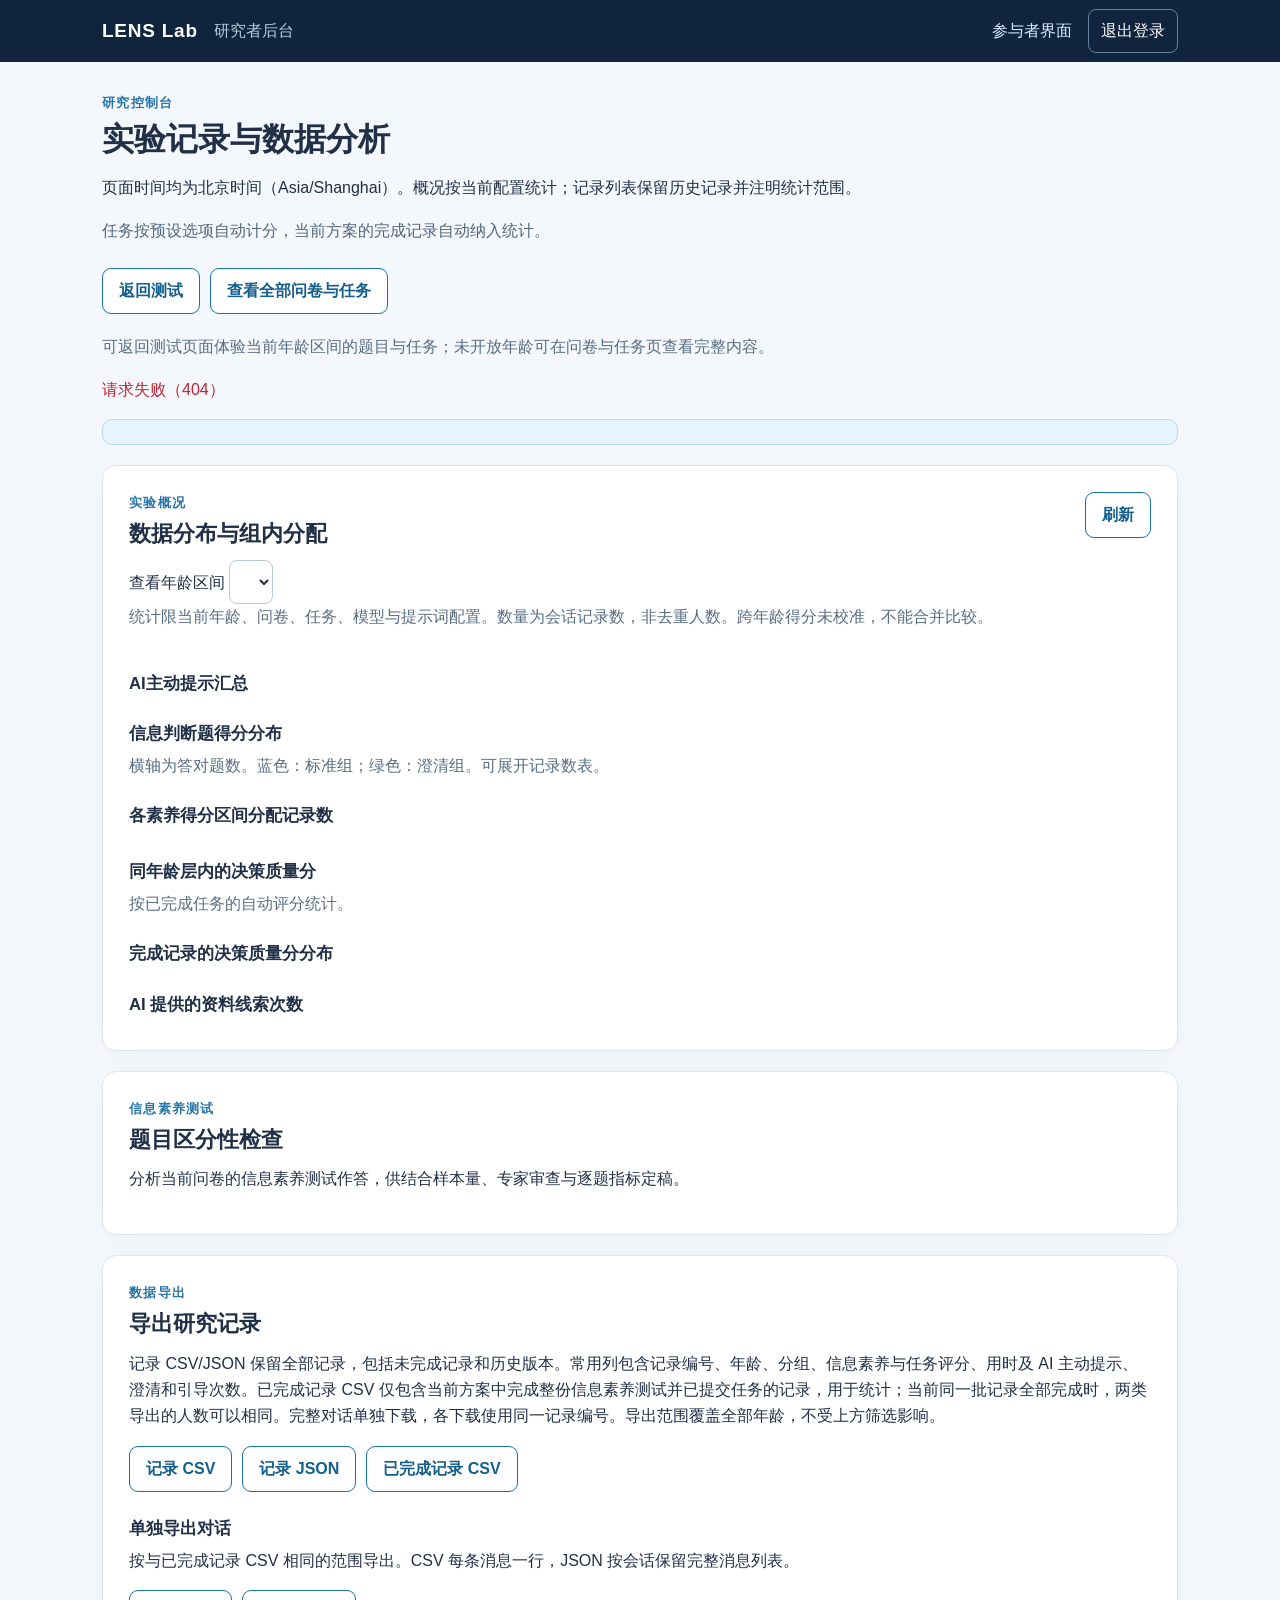
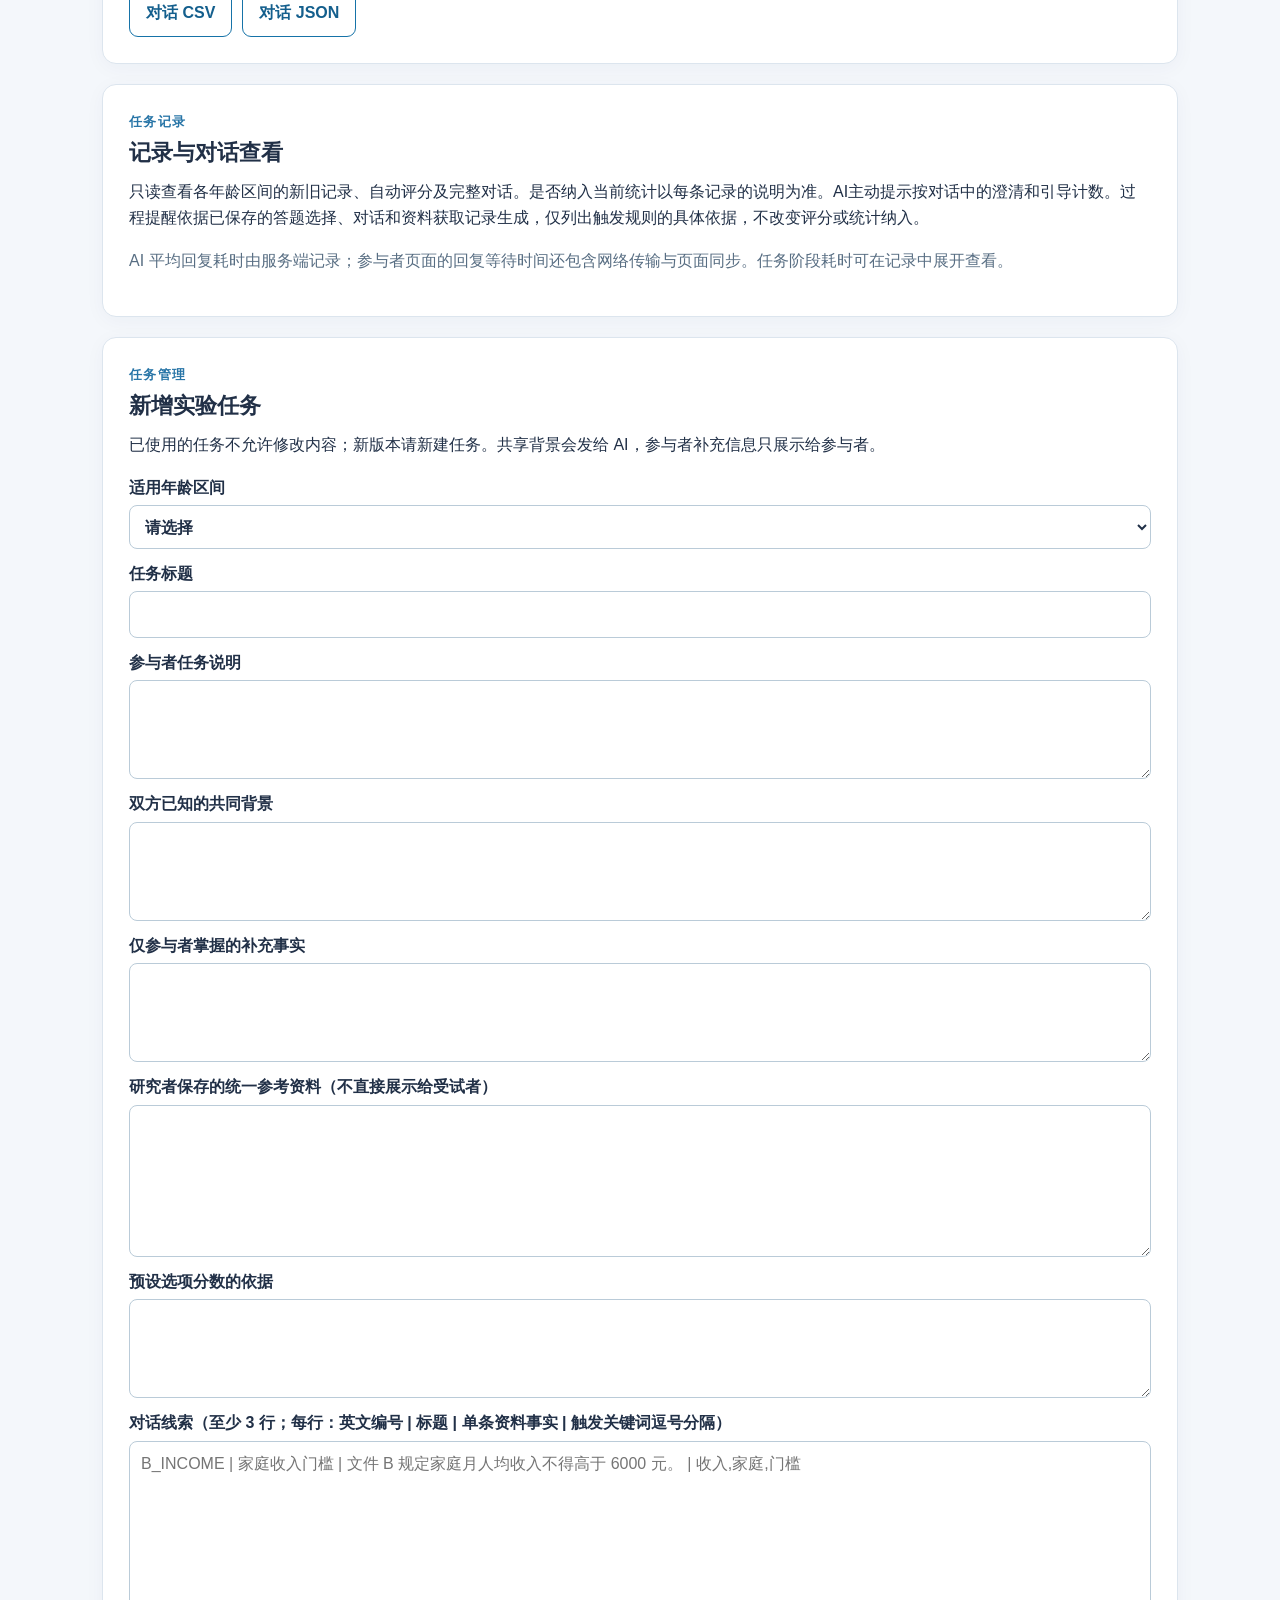
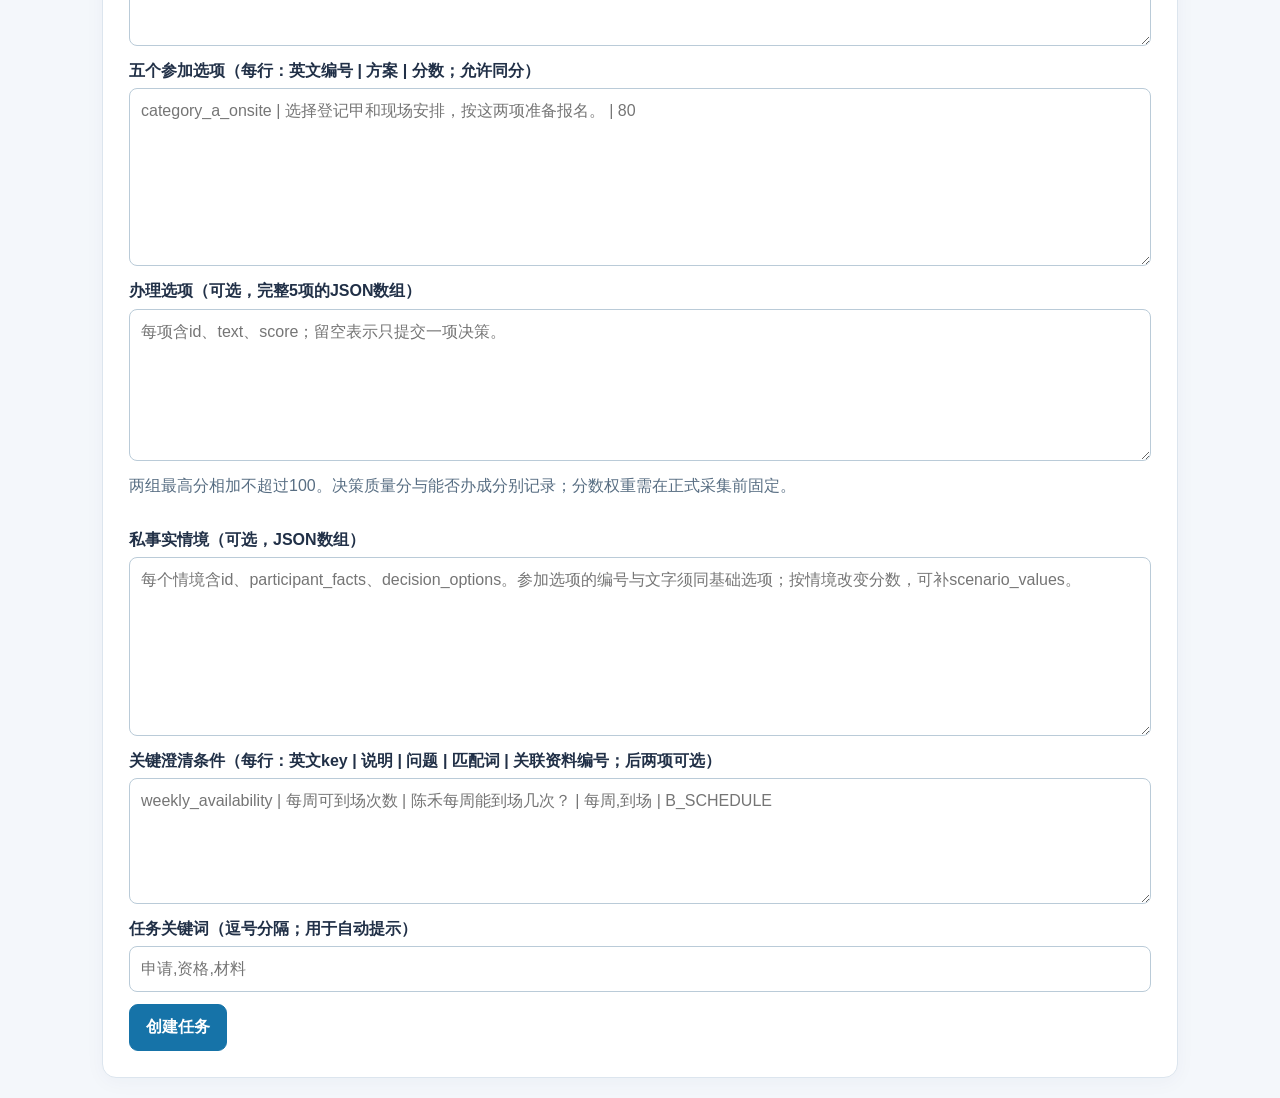
==== static/admin.html @ aadb3397 "Release LENS Lab research platform v1.0.0" ====
<!doctype html>
<html lang="zh-CN">
<head><meta charset="utf-8"><meta name="viewport" content="width=device-width,initial-scale=1"><title>LENS Lab · 研究者后台</title><link rel="stylesheet" href="/static/style.css?v=admin-item-note-20261021"></head>
<body>
  <header class="topbar"><div class="wrap topbar-inner admin-topbar"><strong>LENS Lab</strong><span>研究者后台</span><a href="/">参与者界面</a><button id="admin-logout-button" type="button" class="admin-logout-button" data-action-key="logout">退出登录</button></div></header>
  <main class="wrap">
    <section class="hero"><p class="eyebrow">研究控制台</p><h1>实验记录与数据分析</h1><p>页面时间均为北京时间（Asia/Shanghai）。概况按当前配置统计；记录列表保留历史记录并注明统计范围。</p><p id="admin-analysis-note">任务按预设选项自动计分，当前方案的完成记录自动纳入统计。</p></section>
    <nav class="actions researcher-tools" aria-label="研究工具"><a class="button-link" href="/admin/preview" target="_blank" rel="noopener noreferrer">返回测试</a><a class="button-link" href="/admin/instruments" target="_blank" rel="noopener noreferrer">查看全部问卷与任务</a></nav>
    <p class="muted">可返回测试页面体验当前年龄区间的题目与任务；未开放年龄可在问卷与任务页查看完整内容。</p>
    <p id="admin-error" class="error" role="alert"></p>
    <p id="admin-status" class="muted" role="status" aria-live="polite"></p>
    <div id="admin-mode" class="notice" role="status"></div>
    <section class="card"><div class="card-heading"><div><p class="eyebrow">实验概况</p><h2>数据分布与组内分配</h2></div><button id="refresh-button" data-action-key="refresh" type="button" class="quiet">刷新</button></div><div id="showcase-comparison" hidden></div><label>查看年龄区间 <select id="admin-age-band"></select></label><p class="muted">统计限当前年龄、问卷、任务、模型与提示词配置。数量为会话记录数，非去重人数。跨年龄得分未校准，不能合并比较。</p><div id="summary" class="summary-grid"></div><h3>AI主动提示汇总</h3><div id="ai-prompt-summary" aria-live="polite"></div><h3>信息判断题得分分布</h3><p class="muted">横轴为答对题数。蓝色：标准组；绿色：澄清组。可展开记录数表。</p><div id="literacy-distribution"></div><h3>各素养得分区间分配记录数</h3><div id="strata-summary" class="strata-grid"></div><h3>同年龄层内的决策质量分</h3><p class="muted">按已完成任务的自动评分统计。</p><div id="band-outcomes"></div><h3>完成记录的决策质量分分布</h3><div id="score-distribution"></div><h3>AI 提供的资料线索次数</h3><div id="source-distribution" class="strata-grid"></div></section>
    <section class="card"><p class="eyebrow">信息素养测试</p><h2>题目区分性检查</h2><p>分析当前问卷的信息素养测试作答，供结合样本量、专家审查与逐题指标定稿。</p><div id="pretest-analysis"></div></section>
    <section class="card" id="data-export"><p class="eyebrow">数据导出</p><h2 id="data-export-title">导出研究记录</h2><p id="data-export-description">记录 CSV/JSON 保留全部记录，包括未完成记录和历史版本。常用列包含记录编号、年龄、分组、信息素养与任务评分、用时及 AI 主动提示、澄清和引导次数。已完成记录 CSV 仅包含当前方案中完成整份信息素养测试并已提交任务的记录，用于统计；当前同一批记录全部完成时，两类导出的人数可以相同。完整对话单独下载，各下载使用同一记录编号。导出范围覆盖全部年龄，不受上方筛选影响。</p><div class="actions"><a class="button-link" href="/api/admin/export?kind=raw&format=csv">记录 CSV</a><a class="button-link" href="/api/admin/export?kind=raw&format=json">记录 JSON</a><a id="analysis-export-link" class="button-link" href="/api/admin/export?kind=analysis&format=csv">已完成记录 CSV</a></div><h3>单独导出对话</h3><p>按与已完成记录 CSV 相同的范围导出。CSV 每条消息一行，JSON 按会话保留完整消息列表。</p><div class="actions"><a class="button-link" href="/api/admin/dialogue-export?format=csv">对话 CSV</a><a class="button-link" href="/api/admin/dialogue-export?format=json">对话 JSON</a></div><div id="synthetic-download-section" hidden><hr><h3>合成数据（600名虚拟受试者）</h3><p>这是按目标均值设计的模拟数据，仅用于仿真与平台测试，不能作为真实受试者记录或实证证据。校准版与随机波动版是同一批虚拟人的两种仿真结果，请勿合并计数。</p><div id="synthetic-datasets" aria-live="polite"><p class="muted">正在核对合成数据文件…</p></div><noscript><p>启用 JavaScript 后可查看文件状态，或直接<a href="/api/admin/synthetic-export?file=calibrated_csv">下载合成数据 CSV</a>。</p></noscript></div></section>
    <section class="card"><p class="eyebrow">任务记录</p><h2>记录与对话查看</h2><p>只读查看各年龄区间的新旧记录、自动评分及完整对话。是否纳入当前统计以每条记录的说明为准。AI主动提示按对话中的澄清和引导计数。过程提醒依据已保存的答题选择、对话和资料获取记录生成，仅列出触发规则的具体依据，不改变评分或统计纳入。</p><p class="muted">AI 平均回复耗时由服务端记录；参与者页面的回复等待时间还包含网络传输与页面同步。任务阶段耗时可在记录中展开查看。</p><div id="review-list"></div></section>
    <section class="card"><p class="eyebrow">任务管理</p><h2>新增实验任务</h2><p>已使用的任务不允许修改内容；新版本请新建任务。共享背景会发给 AI，参与者补充信息只展示给参与者。</p>
      <form id="task-form" class="task-form">
        <label>适用年龄区间<select id="task-age-band" name="age_band" required><option value="">请选择</option></select></label>
        <label>任务标题<input name="title" required minlength="4"></label>
        <label>参与者任务说明<textarea name="instructions" required minlength="10" rows="3"></textarea></label>
        <label>双方已知的共同背景<textarea name="shared_context" rows="3"></textarea></label>
        <label>仅参与者掌握的补充事实<textarea name="participant_facts" rows="3"></textarea></label>
        <label>研究者保存的统一参考资料（不直接展示给受试者）<textarea name="reference_text" required minlength="30" rows="5"></textarea></label>
        <label>预设选项分数的依据<textarea name="rubric" required minlength="10" rows="3"></textarea></label>
        <label>对话线索（至少 3 行；每行：英文编号 | 标题 | 单条资料事实 | 触发关键词逗号分隔）<textarea name="evidence_cards" required rows="7" placeholder="B_INCOME | 家庭收入门槛 | 文件 B 规定家庭月人均收入不得高于 6000 元。 | 收入,家庭,门槛"></textarea></label>
        <label>五个参加选项（每行：英文编号 | 方案 | 分数；允许同分）<textarea name="decision_options" required rows="6" placeholder="category_a_onsite | 选择登记甲和现场安排，按这两项准备报名。 | 80"></textarea></label>
        <label>办理选项（可选，完整5项的JSON数组）<textarea name="execution_options" rows="5" placeholder="每项含id、text、score；留空表示只提交一项决策。"></textarea></label>
        <p class="muted">两组最高分相加不超过100。决策质量分与能否办成分别记录；分数权重需在正式采集前固定。</p>
        <label>私事实情境（可选，JSON数组）<textarea name="scenario_variants" rows="6" placeholder="每个情境含id、participant_facts、decision_options。参加选项的编号与文字须同基础选项；按情境改变分数，可补scenario_values。"></textarea></label>
        <label>关键澄清条件（每行：英文key | 说明 | 问题 | 匹配词 | 关联资料编号；后两项可选）<textarea name="slots" rows="4" placeholder="weekly_availability | 每周可到场次数 | 陈禾每周能到场几次？ | 每周,到场 | B_SCHEDULE"></textarea></label>
        <label>任务关键词（逗号分隔；用于自动提示）<input name="keywords" placeholder="申请,资格,材料"></label>
        <button type="submit" data-action-key="create-task" class="primary">创建任务</button><p id="task-error" class="error" role="alert"></p>
      </form><div id="task-list"></div>
    </section>
  </main>
  <script src="/static/admin.js?v=admin-item-note-20261021" defer></script>
  <script src="/static/admin-synthetic.js?v=admin-item-note-20261021" defer></script>
</body></html>
---- static/style.css ----
:root{font-family:-apple-system,BlinkMacSystemFont,"PingFang SC","Microsoft YaHei",sans-serif;color:#213047;background:#f4f7fb;font-size:15px;line-height:1.65}*{box-sizing:border-box}body{margin:0}button,input,textarea,select{font:inherit}button{cursor:pointer}button:disabled{opacity:.55;cursor:not-allowed}.wrap{max-width:1120px;margin:auto;padding:0 22px}.topbar{background:#10243d;color:white}.topbar-inner{display:flex;align-items:center;gap:20px;min-height:62px}.topbar strong{font-size:19px;letter-spacing:.04em}.topbar span{color:#b8cadc}.topbar a{margin-left:auto;color:#dbeaff;text-decoration:none}.hero{padding:44px 0 24px}.hero h1{font-size:34px;line-height:1.25;margin:4px 0 12px}.hero p:last-child{max-width:760px;color:#52677d}.eyebrow{font-size:12px;font-weight:800;color:#2875a7;letter-spacing:.1em;text-transform:uppercase;margin:0 0 6px}.card{background:#fff;border:1px solid #dce5ee;border-radius:14px;box-shadow:0 4px 20px #14375a0a;padding:26px;margin-bottom:20px}.card h2{font-size:23px;line-height:1.3;margin:0 0 12px}.card h3{font-size:16px;margin:23px 0 5px}.card p{margin-top:0}.notice{background:#e8f4ff;border:1px solid #b7dafa;border-radius:10px;color:#174c71;padding:12px 16px;margin-bottom:20px}.check{display:flex;gap:10px;align-items:flex-start;margin:22px 0}.check input{margin-top:6px}.primary,.quiet,.button-link{border-radius:9px;padding:9px 16px;border:1px solid #1673a8;text-decoration:none;display:inline-flex;align-items:center;justify-content:center;font-weight:650}.primary{background:#1673a8;color:#fff}.primary:hover:not(:disabled){background:#0e638f}.quiet,.button-link{color:#145f8d;background:#fff}.quiet:hover,.button-link:hover{background:#eef7fd}.grid{display:grid;grid-template-columns:minmax(280px,.85fr) minmax(340px,1.15fr);gap:20px}.grid .card{margin-bottom:20px}.guidance{background:#f0f7fb;border-left:4px solid #3e9ac6;padding:12px 15px;margin-top:22px}.guidance p{margin:4px 0 0}.muted{color:#687b8c}.chat-card{display:flex;flex-direction:column;min-height:540px}.card-heading{display:flex;justify-content:space-between;align-items:flex-start;gap:10px}.pill{background:#edf4fb;color:#295b7c;border-radius:999px;padding:4px 10px;white-space:nowrap;font-size:12px}.chat-log{height:345px;overflow:auto;background:#f7fafc;border:1px solid #e2ebf2;border-radius:10px;padding:14px;margin:8px 0 16px}.bubble{max-width:88%;padding:10px 13px;border-radius:12px;margin-bottom:12px;white-space:pre-wrap;overflow-wrap:anywhere}.bubble small{display:block;font-weight:750;margin-bottom:3px}.bubble p{margin:0}.bubble.user{margin-left:auto;background:#dff1fc}.bubble.assistant{background:#fff;border:1px solid #dce6ee}.chat-form{display:flex;gap:9px;align-items:stretch}.chat-form textarea{flex:1;min-width:0}.chat-form button{align-self:flex-end}textarea,input,select{border:1px solid #bacbd8;border-radius:8px;padding:9px 11px;background:#fff;color:#213047}textarea:focus,input:focus,select:focus{outline:2px solid #a1d4ef;border-color:#248ab9}.submit-card textarea{width:100%}.actions{display:flex;gap:10px;flex-wrap:wrap;margin-top:14px}.error{color:#bd2636;min-height:1.4em}.sr-only{position:absolute;left:-10000px;width:1px;height:1px;overflow:hidden}.summary-grid{display:grid;grid-template-columns:repeat(4,1fr);gap:11px}.mini-card{border:1px solid #dbe6ee;border-radius:10px;background:#f8fbfd;padding:14px}.mini-card p{margin:4px 0}.mini-card small{color:#668096}.wide{grid-column:1/-1}.review-card{border-top:1px solid #e2e8ed;padding:19px 0}.review-card h3{margin:0 0 3px}.flag-line{color:#77561c;background:#fff8e9;padding:7px 10px;border-radius:7px}.review-card details{margin:10px 0}.transcript-line{background:#f7fafc;border-left:3px solid #c9d9e5;padding:8px 11px;white-space:pre-wrap;overflow-wrap:anywhere}.review-controls{display:flex;gap:8px;flex-wrap:wrap;margin:9px 0}.review-controls input{flex:1;min-width:160px}.review-controls select{min-width:100px}.task-form{display:grid;gap:12px}.task-form label{display:grid;gap:4px;font-weight:600}.task-form textarea,.task-form input{width:100%;font-weight:400}.task-form button{justify-self:start}.task-row{display:flex;justify-content:space-between;gap:10px;border-top:1px solid #e2e8ed;padding:12px 0;align-items:center}@media(max-width:760px){.grid{grid-template-columns:1fr}.summary-grid{grid-template-columns:repeat(2,1fr)}.hero h1{font-size:28px}.card{padding:19px}.topbar span{display:none}}@media(max-width:480px){.summary-grid{grid-template-columns:1fr}.chat-form{display:block}.chat-form button{margin-top:8px;width:100%}.review-controls>*{width:100%}}
.feedback-row{display:flex;gap:18px;flex-wrap:wrap;margin-top:16px}.feedback-row label{display:grid;gap:5px;flex:1;min-width:220px;font-weight:600}
.pretest-item{border:1px solid #dce5ee;border-radius:10px;padding:13px 16px;margin:12px 0}.pretest-item legend{font-weight:650;padding:0 5px}.pretest-option{display:flex;align-items:flex-start;gap:9px;margin:7px 0;cursor:pointer}.pretest-option input{margin-top:6px}
.strata-grid{display:grid;grid-template-columns:repeat(3,1fr);gap:11px}@media(max-width:760px){.strata-grid{grid-template-columns:1fr}}
.pretest-domain{margin:26px 0 12px;color:#174c71;border-bottom:1px solid #dce5ee;padding-bottom:5px}
.table-scroll{overflow-x:auto}.item-table{border-collapse:collapse;width:100%;min-width:740px}.item-table th,.item-table td{border-bottom:1px solid #dce5ee;padding:8px 10px;text-align:left;vertical-align:top}.item-table th{background:#f0f6fa}.item-table td:last-child{min-width:300px}
.distribution-chart{display:flex;align-items:flex-end;gap:6px;overflow-x:auto;padding:12px 4px 4px;border-bottom:1px solid #bacbd8}.distribution-column{min-width:24px;flex:1;display:flex;flex-direction:column;align-items:center}.distribution-column small{font-size:11px;color:#617489;white-space:nowrap}.distribution-pair{height:124px;width:100%;display:flex;align-items:flex-end;justify-content:center;gap:2px}.distribution-bar{width:11px;border-radius:3px 3px 0 0;min-height:0}.distribution-bar.standard{background:#1673a8}.distribution-bar.adaptive{background:#319c79}
.source-search-form{display:flex;gap:9px}.source-search-form input{flex:1}.source-results{display:grid;grid-template-columns:repeat(2,minmax(0,1fr));gap:10px;margin-top:12px}.source-result{border:1px solid #dce5ee;border-radius:10px;padding:12px;background:#f8fbfd}.source-result button{text-align:left}.source-result p{font-size:13px;color:#617489;margin:8px 0 0}.source-detail{margin-top:16px;border-left:4px solid #3e9ac6;background:#f0f7fb;padding:12px 16px}.source-detail p{white-space:pre-wrap;overflow-wrap:anywhere}@media(max-width:760px){.source-results{grid-template-columns:1fr}}
.decision-options{display:grid;gap:10px;margin:18px 0 24px}.decision-option{display:grid;grid-template-columns:auto 32px 1fr;gap:10px;align-items:start;border:1px solid #dce5ee;border-radius:10px;padding:13px 15px;background:#f8fbfd;cursor:pointer}.decision-option:has(input:checked){border-color:#1673a8;background:#edf7fd}.decision-option input{margin-top:5px}.decision-option strong{color:#145f8d}.decision-option span{line-height:1.55}.submission-label{display:grid;gap:7px;font-weight:600}.submission-label textarea{font-weight:400}
[hidden]{display:none!important}.decision-entry{margin-top:auto;padding-top:12px;border-top:1px solid #dce5ee}.decision-entry p{margin-bottom:10px}
.intake-grid{display:grid;grid-template-columns:repeat(3,minmax(0,1fr));gap:14px;margin:20px 0}.intake-grid label{display:grid;gap:5px;font-weight:600}.intake-grid select{width:100%;min-width:0}.intake-grid select,.guidance input[type=password]{border:1px solid #cbd9e5;border-radius:8px;padding:9px;background:#fff}.guidance label:not(.check){display:grid;gap:5px;margin-top:12px}.guidance .check{margin:10px 0}@media(max-width:760px){.intake-grid{grid-template-columns:1fr}}

/* Readable controls, paged pretest and small-screen experiment layout. */
:root{font-size:16px}.large-text{font-size:19px}
.pretest-item legend{white-space:pre-line;line-height:1.85}
.pretest-material{white-space:pre-line;line-height:1.8;font-weight:400;margin:8px 0 14px;padding:10px 12px;background:#f7fafc;border-radius:6px}
button,.button-link,input:not([type=radio]):not([type=checkbox]),select{min-height:44px}
button:focus-visible,a:focus-visible,summary:focus-visible{outline:3px solid #248ab9;outline-offset:3px}
input[type=radio],input[type=checkbox]{width:18px;height:18px;flex:0 0 18px;accent-color:#1673a8}
.topbar-inner{gap:16px}.topbar a{margin-left:0;white-space:nowrap}
.text-size-button{margin-left:auto;border:1px solid #64809e;background:transparent;color:#fff;border-radius:8px;padding:6px 12px;white-space:nowrap}
.text-size-button[aria-pressed=true]{background:#e5f3ff;color:#10243d}
.hero{padding:30px 0 14px}.hero h1{font-size:2rem}.hero p:last-child{margin-bottom:10px}
.eyebrow{font-size:.8rem}.card h2{font-size:1.4rem}.card h3{font-size:1.05rem}
.pill{font-size:.8rem}.muted{color:#586e83}.error:empty{display:none}
.consent-details,.task-details{border-top:1px solid #dce5ee;border-bottom:1px solid #dce5ee;padding:8px 0}
summary{cursor:pointer;font-weight:650;padding:8px 0}details p:first-of-type{margin-top:10px}
.pretest-heading{display:flex;justify-content:space-between;gap:12px;align-items:center;margin-top:22px}
.pretest-heading h3{margin:0}.pretest-heading+p{margin-top:10px}
#pretest-meter{display:block;width:100%;height:8px;margin:14px 0;accent-color:#1673a8}
.pretest-domain{font-size:1rem;margin-top:20px}.pretest-item{padding:14px 16px;margin:20px 0}
.pretest-option{margin:2px 0;padding:10px 4px;min-height:44px;border-radius:6px;line-height:1.55}
.pretest-option:has(input:checked){background:#edf7fd}.pretest-option:hover{background:#f3f8fc}
.pretest-item.unanswered{border-color:#bd2636;background:#fffafb}
.pretest-nav{display:flex;align-items:center;justify-content:space-between;gap:10px;margin:22px 0 10px}
#start-controls{border-top:1px solid #dce5ee;padding-top:8px}#start-hint{font-size:.9rem;margin:10px 0}
.chat-meta{display:flex;flex-direction:column;align-items:flex-end;gap:4px;white-space:nowrap}
#time-counter{font-size:.8rem}.chat-log{height:360px;overscroll-behavior:contain}
.chat-empty{padding:24px 10px;text-align:center}.bubble{max-width:94%}
.chat-form textarea{resize:vertical}.chat-form button{min-width:76px}
#chat-status{font-size:.85rem;margin:8px 0}#sync-button{align-self:flex-start;margin-bottom:12px}
.task-note{font-size:.9rem;margin-top:18px!important}.task-details h3{margin-top:16px}
#task-instructions{white-space:pre-line}
.decision-entry{padding-top:16px}.decision-entry .actions{margin-top:10px}
.decision-option{grid-template-columns:auto 24px 1fr}.feedback-row label{font-size:.95rem}
.decision-group{border:0;padding:0;margin:20px 0 26px;min-width:0}.decision-group legend{font-weight:700;font-size:1.08rem;padding:0}.decision-group+.decision-group{border-top:1px solid #dce5ee;padding-top:20px}.decision-group .decision-options{margin:12px 0 0}#decision-choices-hint{margin:18px 0 0;font-size:.9rem}
.session-history{margin:20px 0 32px}.history-row{display:flex;align-items:center;justify-content:space-between;gap:12px;padding:12px 0;border-top:1px solid #dce5ee}
.history-row span{overflow-wrap:anywhere}.history-row button{flex-shrink:0}
.distribution-table{min-width:0}.distribution-table td:last-child{min-width:0}
.researcher-tools{margin:0 0 20px}.outcome-table td:last-child{min-width:190px}.item-table caption{text-align:left;font-weight:650;padding:8px 0}.option-stat-list{margin:8px 0;padding-left:20px}.option-stat-list li{margin-bottom:8px}
@media(max-width:760px){.wrap{padding:0 16px}.hero{padding-top:24px}.hero h1{font-size:1.65rem}.card{padding:20px}.topbar strong{font-size:17px}.chat-card{min-height:0}.chat-log{height:390px}.grid{gap:0}.task-card{margin-bottom:14px!important}}
@media(max-width:480px){.topbar-inner{gap:10px}.topbar strong{font-size:16px;letter-spacing:0}.topbar a,.text-size-button{font-size:.85rem}.text-size-button{padding:6px 10px}.card{padding:18px 16px}.card-heading{gap:8px}.chat-card h2{font-size:1.25rem}.pretest-item{padding:12px 10px}.pretest-nav{font-size:.9rem}.bubble{max-width:98%;padding:10px 12px}.feedback-row label{min-width:0;width:100%;flex-basis:100%}.decision-entry .actions{display:grid;grid-template-columns:1fr}.chat-log{height:350px;padding:10px}.chat-form textarea{width:100%}}
@media(prefers-reduced-motion:reduce){*{scroll-behavior:auto!important}}
.admin-login-main{max-width:560px;padding-bottom:32px}.admin-login-form{display:grid;gap:10px}.admin-login-form label{font-weight:650}.admin-login-form input{width:100%;min-width:0}.admin-login-form .error,.admin-login-form .muted{margin:0}.admin-login-form button{margin-top:10px;width:100%}.admin-topbar a{margin-left:auto}.admin-logout-button{border:1px solid #64809e;background:transparent;color:#fff;border-radius:8px;padding:6px 12px;white-space:nowrap}.admin-logout-button:hover:not(:disabled){background:#28415d}@media(max-width:480px){.admin-topbar{flex-wrap:wrap;padding-top:8px;padding-bottom:8px;gap:8px 12px}.admin-topbar span{font-size:.85rem}.admin-topbar a{margin-left:auto}.admin-logout-button{font-size:.85rem}}
.showcase-counts{display:inline-block;margin-left:20px}.review-pagination{display:flex;align-items:center;justify-content:flex-end;gap:10px;flex-wrap:wrap;margin:16px 0}.review-pagination>span{margin-right:auto}.review-pagination button{min-width:90px}#review-list{scroll-margin-top:16px}@media(max-width:480px){.showcase-counts{display:block;margin-left:0}.review-pagination>span{width:100%}}
#showcase-comparison{margin-bottom:26px;padding-bottom:18px;border-bottom:1px solid #dce5ee}.showcase-outcomes{min-width:660px}.showcase-outcomes caption{font-size:1.05rem}.showcase-outcomes td:last-child{min-width:0}.showcase-gap{margin-top:14px!important;font-weight:650}
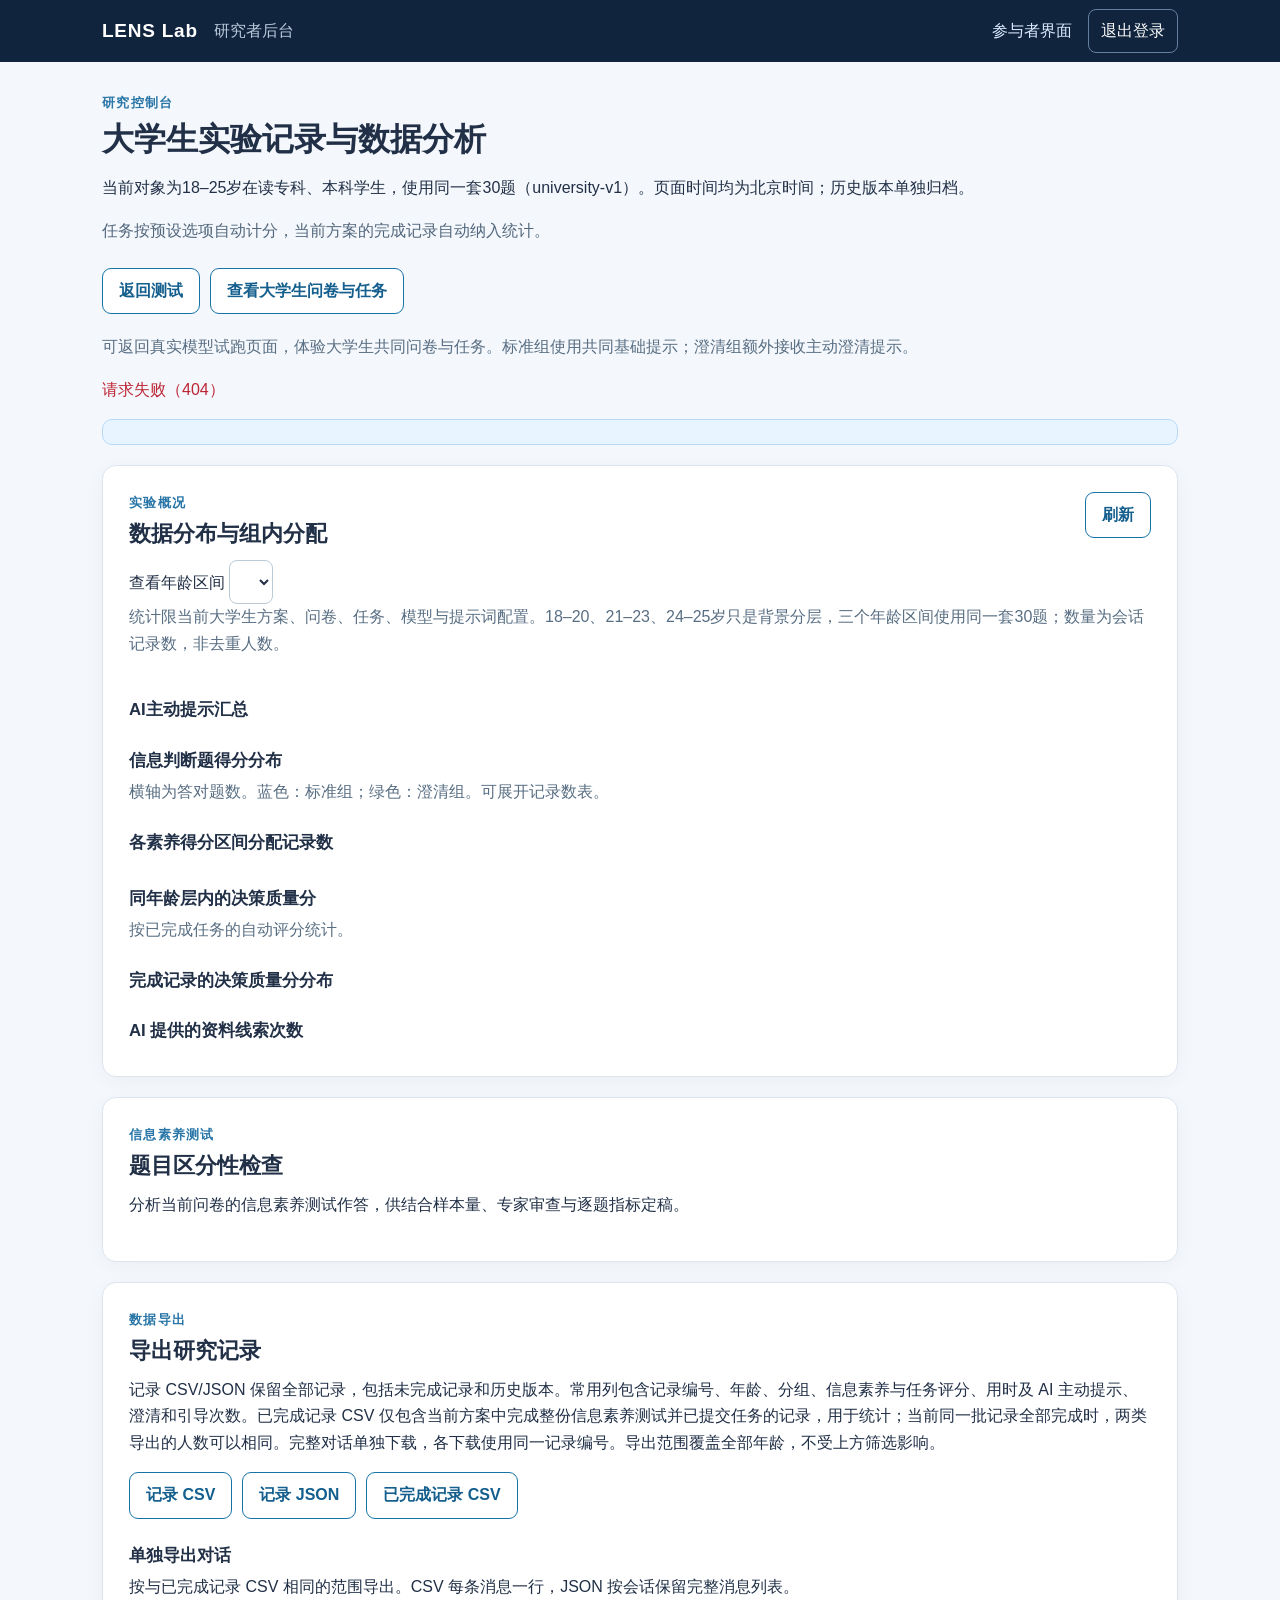
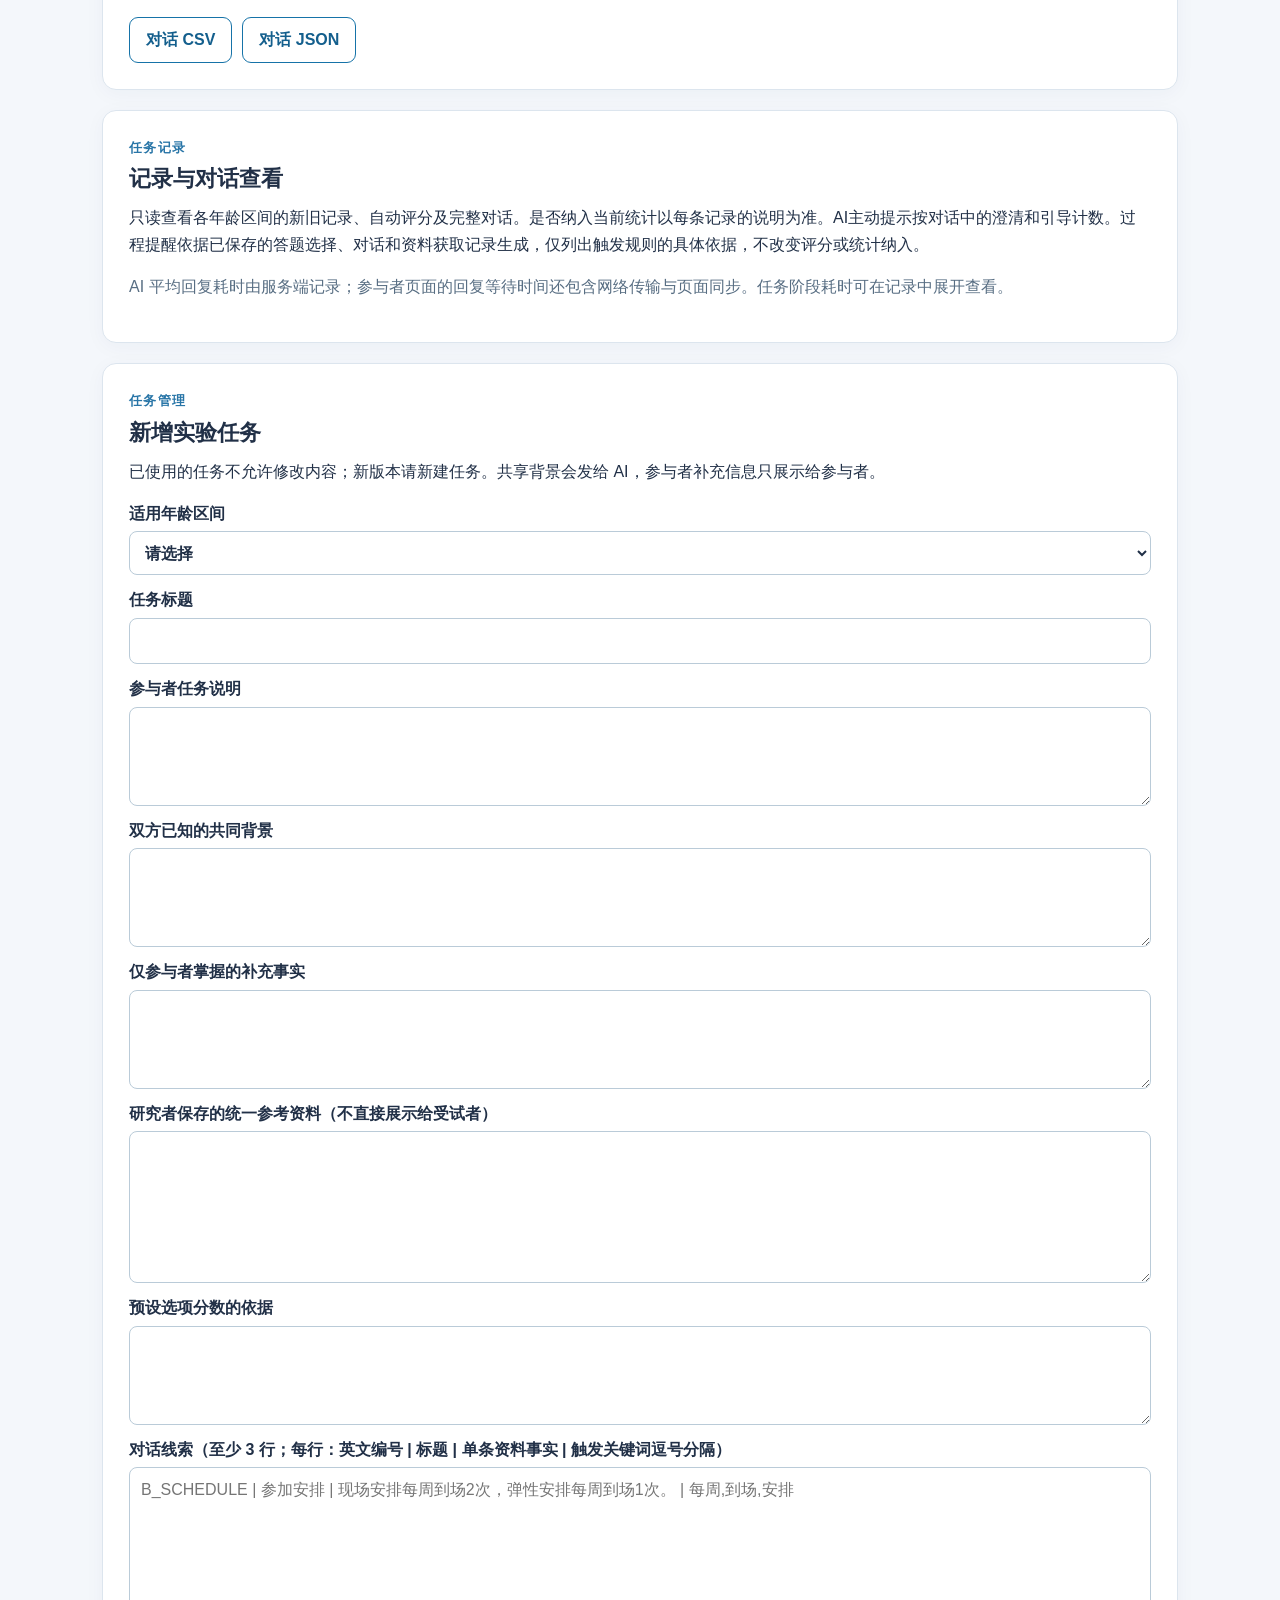
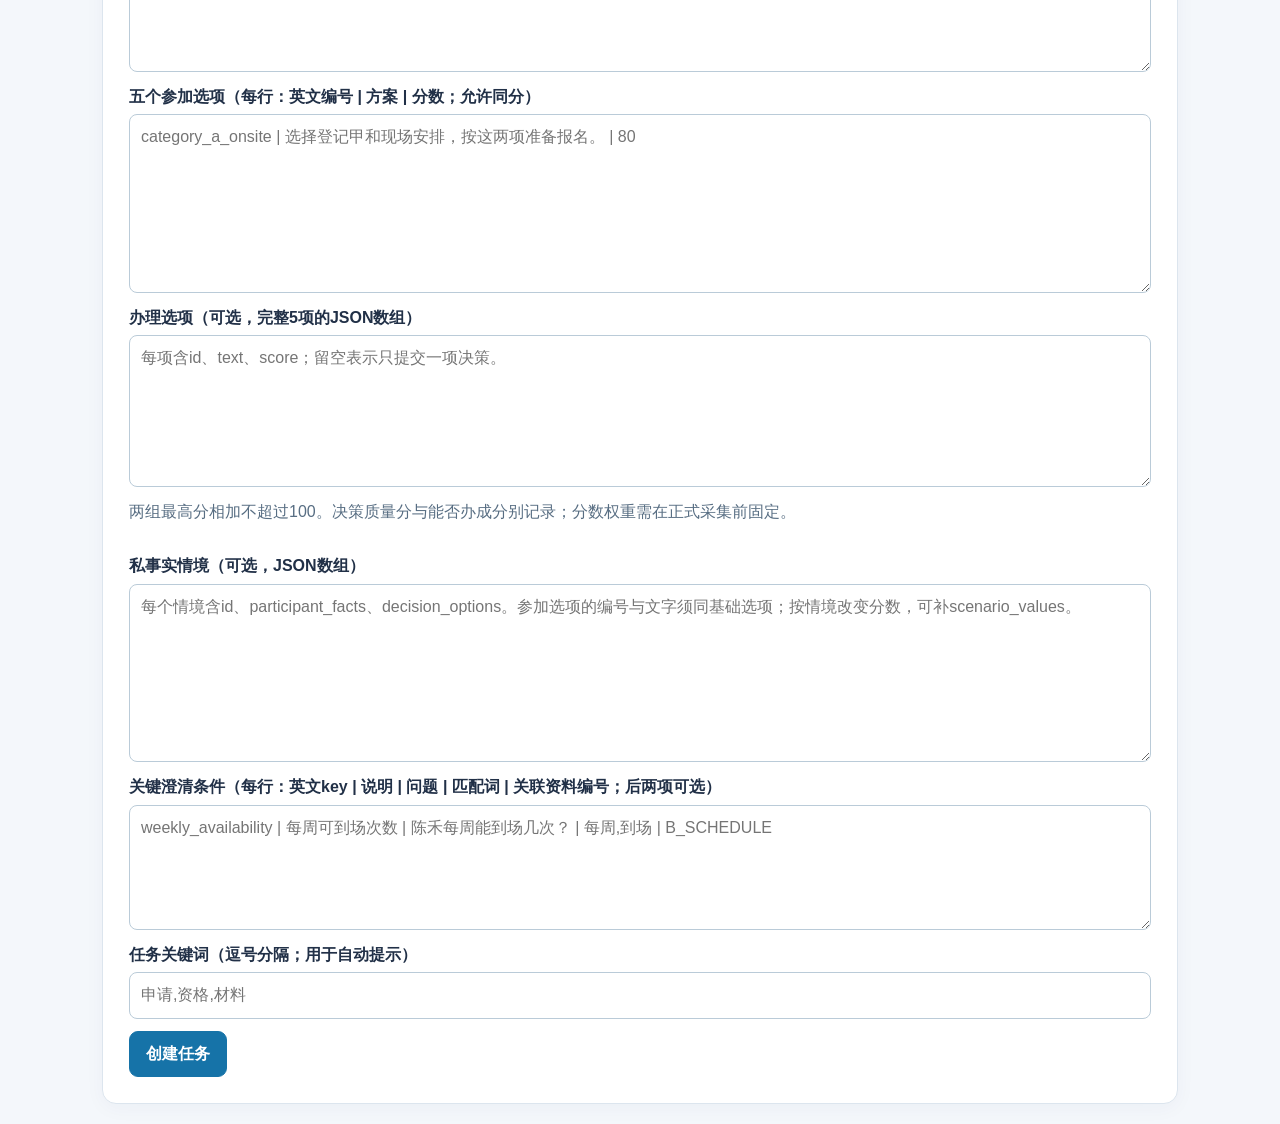
==== commit fb1234a5: "Limit study to enrolled university students and align report and data" ====
--- a/static/admin.html
+++ b/static/admin.html
@@ -1,18 +1,18 @@
 <!doctype html>
 <html lang="zh-CN">
-<head><meta charset="utf-8"><meta name="viewport" content="width=device-width,initial-scale=1"><title>LENS Lab · 研究者后台</title><link rel="stylesheet" href="/static/style.css?v=admin-item-note-20261021"></head>
+<head><meta charset="utf-8"><meta name="viewport" content="width=device-width,initial-scale=1"><title>LENS Lab · 研究者后台</title><link rel="stylesheet" href="/static/style.css?v=university-v1-20261022"></head>
 <body>
   <header class="topbar"><div class="wrap topbar-inner admin-topbar"><strong>LENS Lab</strong><span>研究者后台</span><a href="/">参与者界面</a><button id="admin-logout-button" type="button" class="admin-logout-button" data-action-key="logout">退出登录</button></div></header>
   <main class="wrap">
-    <section class="hero"><p class="eyebrow">研究控制台</p><h1>实验记录与数据分析</h1><p>页面时间均为北京时间（Asia/Shanghai）。概况按当前配置统计；记录列表保留历史记录并注明统计范围。</p><p id="admin-analysis-note">任务按预设选项自动计分，当前方案的完成记录自动纳入统计。</p></section>
-    <nav class="actions researcher-tools" aria-label="研究工具"><a class="button-link" href="/admin/preview" target="_blank" rel="noopener noreferrer">返回测试</a><a class="button-link" href="/admin/instruments" target="_blank" rel="noopener noreferrer">查看全部问卷与任务</a></nav>
-    <p class="muted">可返回测试页面体验当前年龄区间的题目与任务；未开放年龄可在问卷与任务页查看完整内容。</p>
+    <section class="hero"><p class="eyebrow">研究控制台</p><h1>大学生实验记录与数据分析</h1><p>当前对象为18–25岁在读专科、本科学生，使用同一套30题（university-v1）。页面时间均为北京时间；历史版本单独归档。</p><p id="admin-analysis-note">任务按预设选项自动计分，当前方案的完成记录自动纳入统计。</p></section>
+    <nav class="actions researcher-tools" aria-label="研究工具"><a class="button-link" href="/admin/preview" target="_blank" rel="noopener noreferrer">返回测试</a><a class="button-link" href="/admin/instruments" target="_blank" rel="noopener noreferrer">查看大学生问卷与任务</a></nav>
+    <p class="muted">可返回真实模型试跑页面，体验大学生共同问卷与任务。标准组使用共同基础提示；澄清组额外接收主动澄清提示。</p>
     <p id="admin-error" class="error" role="alert"></p>
     <p id="admin-status" class="muted" role="status" aria-live="polite"></p>
     <div id="admin-mode" class="notice" role="status"></div>
-    <section class="card"><div class="card-heading"><div><p class="eyebrow">实验概况</p><h2>数据分布与组内分配</h2></div><button id="refresh-button" data-action-key="refresh" type="button" class="quiet">刷新</button></div><div id="showcase-comparison" hidden></div><label>查看年龄区间 <select id="admin-age-band"></select></label><p class="muted">统计限当前年龄、问卷、任务、模型与提示词配置。数量为会话记录数，非去重人数。跨年龄得分未校准，不能合并比较。</p><div id="summary" class="summary-grid"></div><h3>AI主动提示汇总</h3><div id="ai-prompt-summary" aria-live="polite"></div><h3>信息判断题得分分布</h3><p class="muted">横轴为答对题数。蓝色：标准组；绿色：澄清组。可展开记录数表。</p><div id="literacy-distribution"></div><h3>各素养得分区间分配记录数</h3><div id="strata-summary" class="strata-grid"></div><h3>同年龄层内的决策质量分</h3><p class="muted">按已完成任务的自动评分统计。</p><div id="band-outcomes"></div><h3>完成记录的决策质量分分布</h3><div id="score-distribution"></div><h3>AI 提供的资料线索次数</h3><div id="source-distribution" class="strata-grid"></div></section>
+    <section class="card"><div class="card-heading"><div><p class="eyebrow">实验概况</p><h2>数据分布与组内分配</h2></div><button id="refresh-button" data-action-key="refresh" type="button" class="quiet">刷新</button></div><div id="showcase-comparison" hidden></div><label>查看年龄区间 <select id="admin-age-band"></select></label><p class="muted">统计限当前大学生方案、问卷、任务、模型与提示词配置。18–20、21–23、24–25岁只是背景分层，三个年龄区间使用同一套30题；数量为会话记录数，非去重人数。</p><div id="summary" class="summary-grid"></div><h3>AI主动提示汇总</h3><div id="ai-prompt-summary" aria-live="polite"></div><h3>信息判断题得分分布</h3><p class="muted">横轴为答对题数。蓝色：标准组；绿色：澄清组。可展开记录数表。</p><div id="literacy-distribution"></div><h3>各素养得分区间分配记录数</h3><div id="strata-summary" class="strata-grid"></div><h3>同年龄层内的决策质量分</h3><p class="muted">按已完成任务的自动评分统计。</p><div id="band-outcomes"></div><h3>完成记录的决策质量分分布</h3><div id="score-distribution"></div><h3>AI 提供的资料线索次数</h3><div id="source-distribution" class="strata-grid"></div></section>
     <section class="card"><p class="eyebrow">信息素养测试</p><h2>题目区分性检查</h2><p>分析当前问卷的信息素养测试作答，供结合样本量、专家审查与逐题指标定稿。</p><div id="pretest-analysis"></div></section>
-    <section class="card" id="data-export"><p class="eyebrow">数据导出</p><h2 id="data-export-title">导出研究记录</h2><p id="data-export-description">记录 CSV/JSON 保留全部记录，包括未完成记录和历史版本。常用列包含记录编号、年龄、分组、信息素养与任务评分、用时及 AI 主动提示、澄清和引导次数。已完成记录 CSV 仅包含当前方案中完成整份信息素养测试并已提交任务的记录，用于统计；当前同一批记录全部完成时，两类导出的人数可以相同。完整对话单独下载，各下载使用同一记录编号。导出范围覆盖全部年龄，不受上方筛选影响。</p><div class="actions"><a class="button-link" href="/api/admin/export?kind=raw&format=csv">记录 CSV</a><a class="button-link" href="/api/admin/export?kind=raw&format=json">记录 JSON</a><a id="analysis-export-link" class="button-link" href="/api/admin/export?kind=analysis&format=csv">已完成记录 CSV</a></div><h3>单独导出对话</h3><p>按与已完成记录 CSV 相同的范围导出。CSV 每条消息一行，JSON 按会话保留完整消息列表。</p><div class="actions"><a class="button-link" href="/api/admin/dialogue-export?format=csv">对话 CSV</a><a class="button-link" href="/api/admin/dialogue-export?format=json">对话 JSON</a></div><div id="synthetic-download-section" hidden><hr><h3>合成数据（600名虚拟受试者）</h3><p>这是按目标均值设计的模拟数据，仅用于仿真与平台测试，不能作为真实受试者记录或实证证据。校准版与随机波动版是同一批虚拟人的两种仿真结果，请勿合并计数。</p><div id="synthetic-datasets" aria-live="polite"><p class="muted">正在核对合成数据文件…</p></div><noscript><p>启用 JavaScript 后可查看文件状态，或直接<a href="/api/admin/synthetic-export?file=calibrated_csv">下载合成数据 CSV</a>。</p></noscript></div></section>
+    <section class="card" id="data-export"><p class="eyebrow">数据导出</p><h2 id="data-export-title">导出研究记录</h2><p id="data-export-description">记录 CSV/JSON 保留全部记录，包括未完成记录和历史版本。常用列包含记录编号、年龄、分组、信息素养与任务评分、用时及 AI 主动提示、澄清和引导次数。已完成记录 CSV 仅包含当前方案中完成整份信息素养测试并已提交任务的记录，用于统计；当前同一批记录全部完成时，两类导出的人数可以相同。完整对话单独下载，各下载使用同一记录编号。导出范围覆盖全部年龄，不受上方筛选影响。</p><div class="actions"><a class="button-link" href="/api/admin/export?kind=raw&format=csv">记录 CSV</a><a class="button-link" href="/api/admin/export?kind=raw&format=json">记录 JSON</a><a id="analysis-export-link" class="button-link" href="/api/admin/export?kind=analysis&format=csv">已完成记录 CSV</a></div><h3>单独导出对话</h3><p>按与已完成记录 CSV 相同的范围导出。CSV 每条消息一行，JSON 按会话保留完整消息列表。</p><div class="actions"><a class="button-link" href="/api/admin/dialogue-export?format=csv">对话 CSV</a><a class="button-link" href="/api/admin/dialogue-export?format=json">对话 JSON</a></div><div id="synthetic-download-section" hidden><hr><h3>当前大学生合成展示（126条）</h3><p>这是按大学生方案重新生成的126条虚构记录，仅用于平台展示与功能核验，不代表真实受试者或实际模型效果。旧600条跨年龄数据仅保留为历史归档，不纳入当前数据。</p><div id="synthetic-datasets" aria-live="polite"><p class="muted">正在核对合成数据文件…</p></div><noscript><p>启用 JavaScript 后可查看文件状态，或直接<a href="/api/admin/synthetic-export?file=csv">下载合成数据 CSV</a>。</p></noscript></div></section>
     <section class="card"><p class="eyebrow">任务记录</p><h2>记录与对话查看</h2><p>只读查看各年龄区间的新旧记录、自动评分及完整对话。是否纳入当前统计以每条记录的说明为准。AI主动提示按对话中的澄清和引导计数。过程提醒依据已保存的答题选择、对话和资料获取记录生成，仅列出触发规则的具体依据，不改变评分或统计纳入。</p><p class="muted">AI 平均回复耗时由服务端记录；参与者页面的回复等待时间还包含网络传输与页面同步。任务阶段耗时可在记录中展开查看。</p><div id="review-list"></div></section>
     <section class="card"><p class="eyebrow">任务管理</p><h2>新增实验任务</h2><p>已使用的任务不允许修改内容；新版本请新建任务。共享背景会发给 AI，参与者补充信息只展示给参与者。</p>
       <form id="task-form" class="task-form">
@@ -23,7 +23,7 @@
         <label>仅参与者掌握的补充事实<textarea name="participant_facts" rows="3"></textarea></label>
         <label>研究者保存的统一参考资料（不直接展示给受试者）<textarea name="reference_text" required minlength="30" rows="5"></textarea></label>
         <label>预设选项分数的依据<textarea name="rubric" required minlength="10" rows="3"></textarea></label>
-        <label>对话线索（至少 3 行；每行：英文编号 | 标题 | 单条资料事实 | 触发关键词逗号分隔）<textarea name="evidence_cards" required rows="7" placeholder="B_INCOME | 家庭收入门槛 | 文件 B 规定家庭月人均收入不得高于 6000 元。 | 收入,家庭,门槛"></textarea></label>
+        <label>对话线索（至少 3 行；每行：英文编号 | 标题 | 单条资料事实 | 触发关键词逗号分隔）<textarea name="evidence_cards" required rows="7" placeholder="B_SCHEDULE | 参加安排 | 现场安排每周到场2次，弹性安排每周到场1次。 | 每周,到场,安排"></textarea></label>
         <label>五个参加选项（每行：英文编号 | 方案 | 分数；允许同分）<textarea name="decision_options" required rows="6" placeholder="category_a_onsite | 选择登记甲和现场安排，按这两项准备报名。 | 80"></textarea></label>
         <label>办理选项（可选，完整5项的JSON数组）<textarea name="execution_options" rows="5" placeholder="每项含id、text、score；留空表示只提交一项决策。"></textarea></label>
         <p class="muted">两组最高分相加不超过100。决策质量分与能否办成分别记录；分数权重需在正式采集前固定。</p>
@@ -34,6 +34,6 @@
       </form><div id="task-list"></div>
     </section>
   </main>
-  <script src="/static/admin.js?v=admin-item-note-20261021" defer></script>
-  <script src="/static/admin-synthetic.js?v=admin-item-note-20261021" defer></script>
+  <script src="/static/admin.js?v=university-v1-20261022" defer></script>
+  <script src="/static/admin-synthetic.js?v=university-v1-20261022" defer></script>
 </body></html>
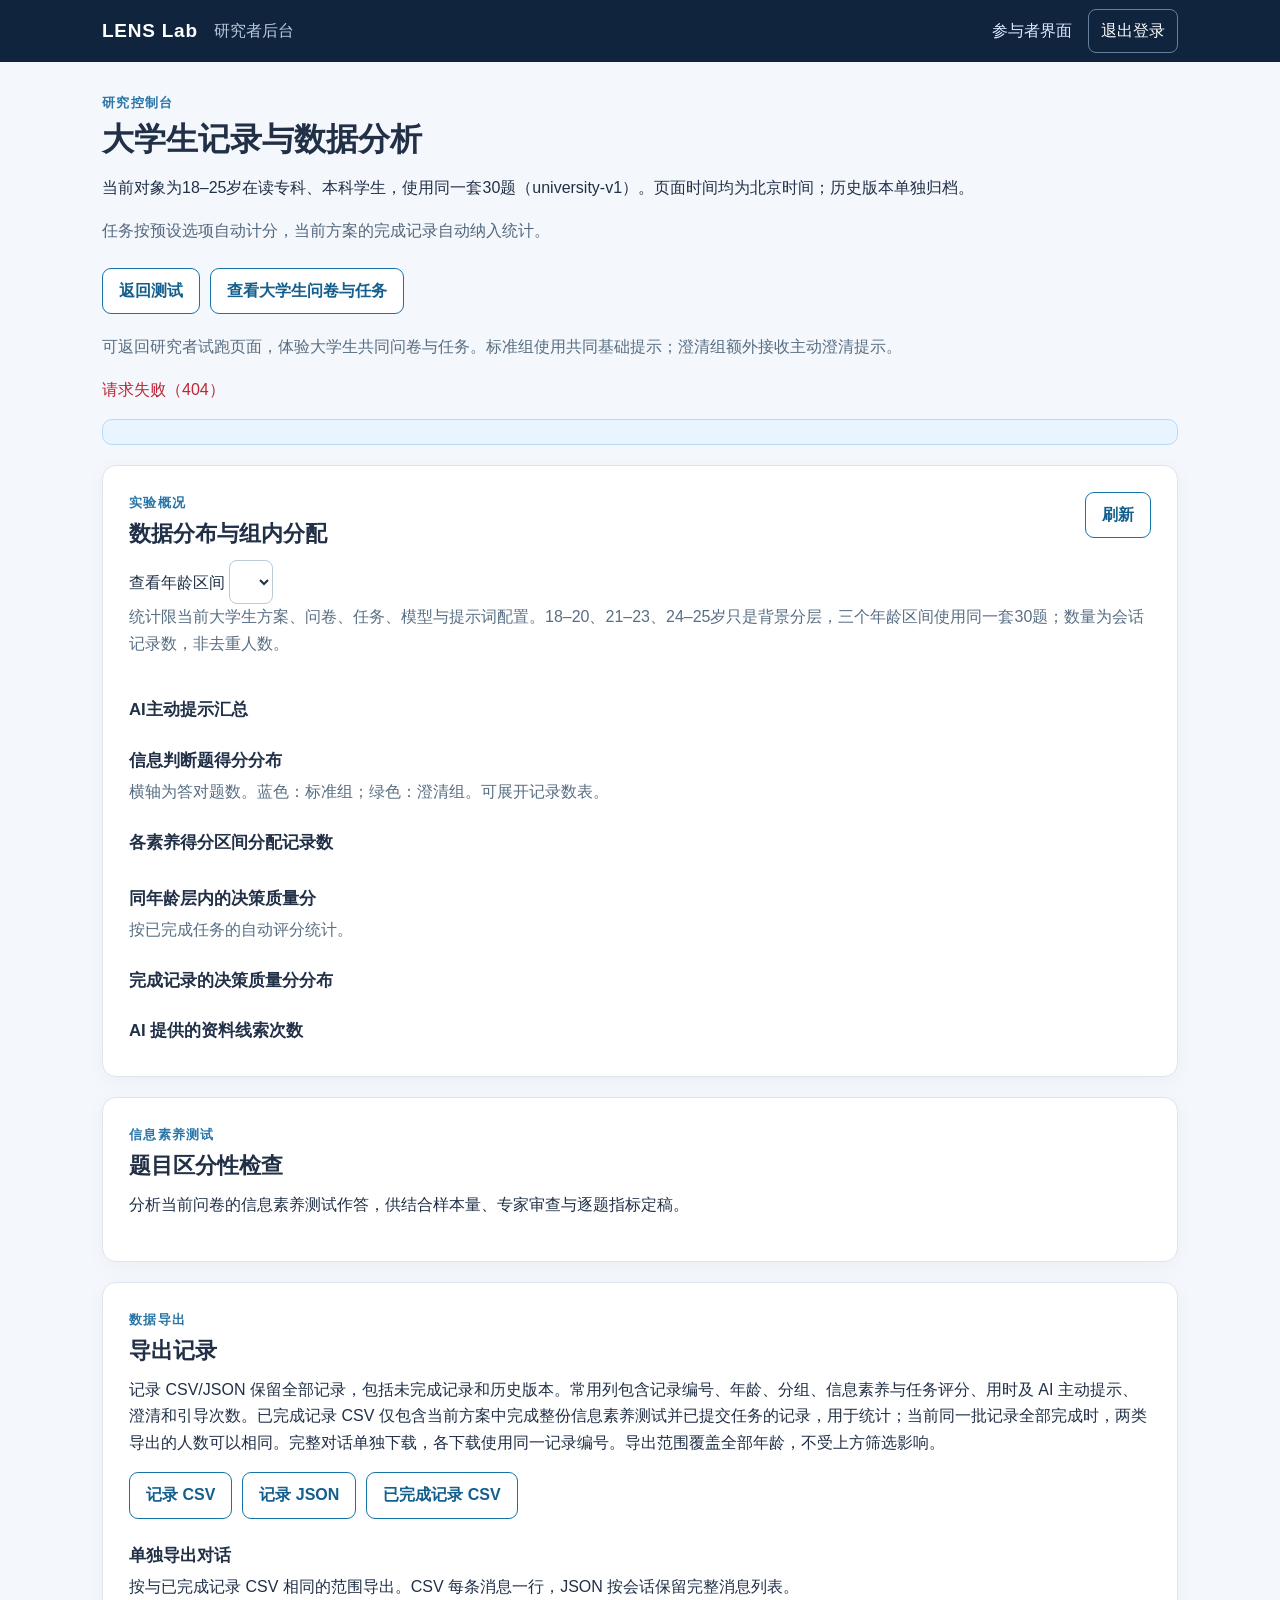
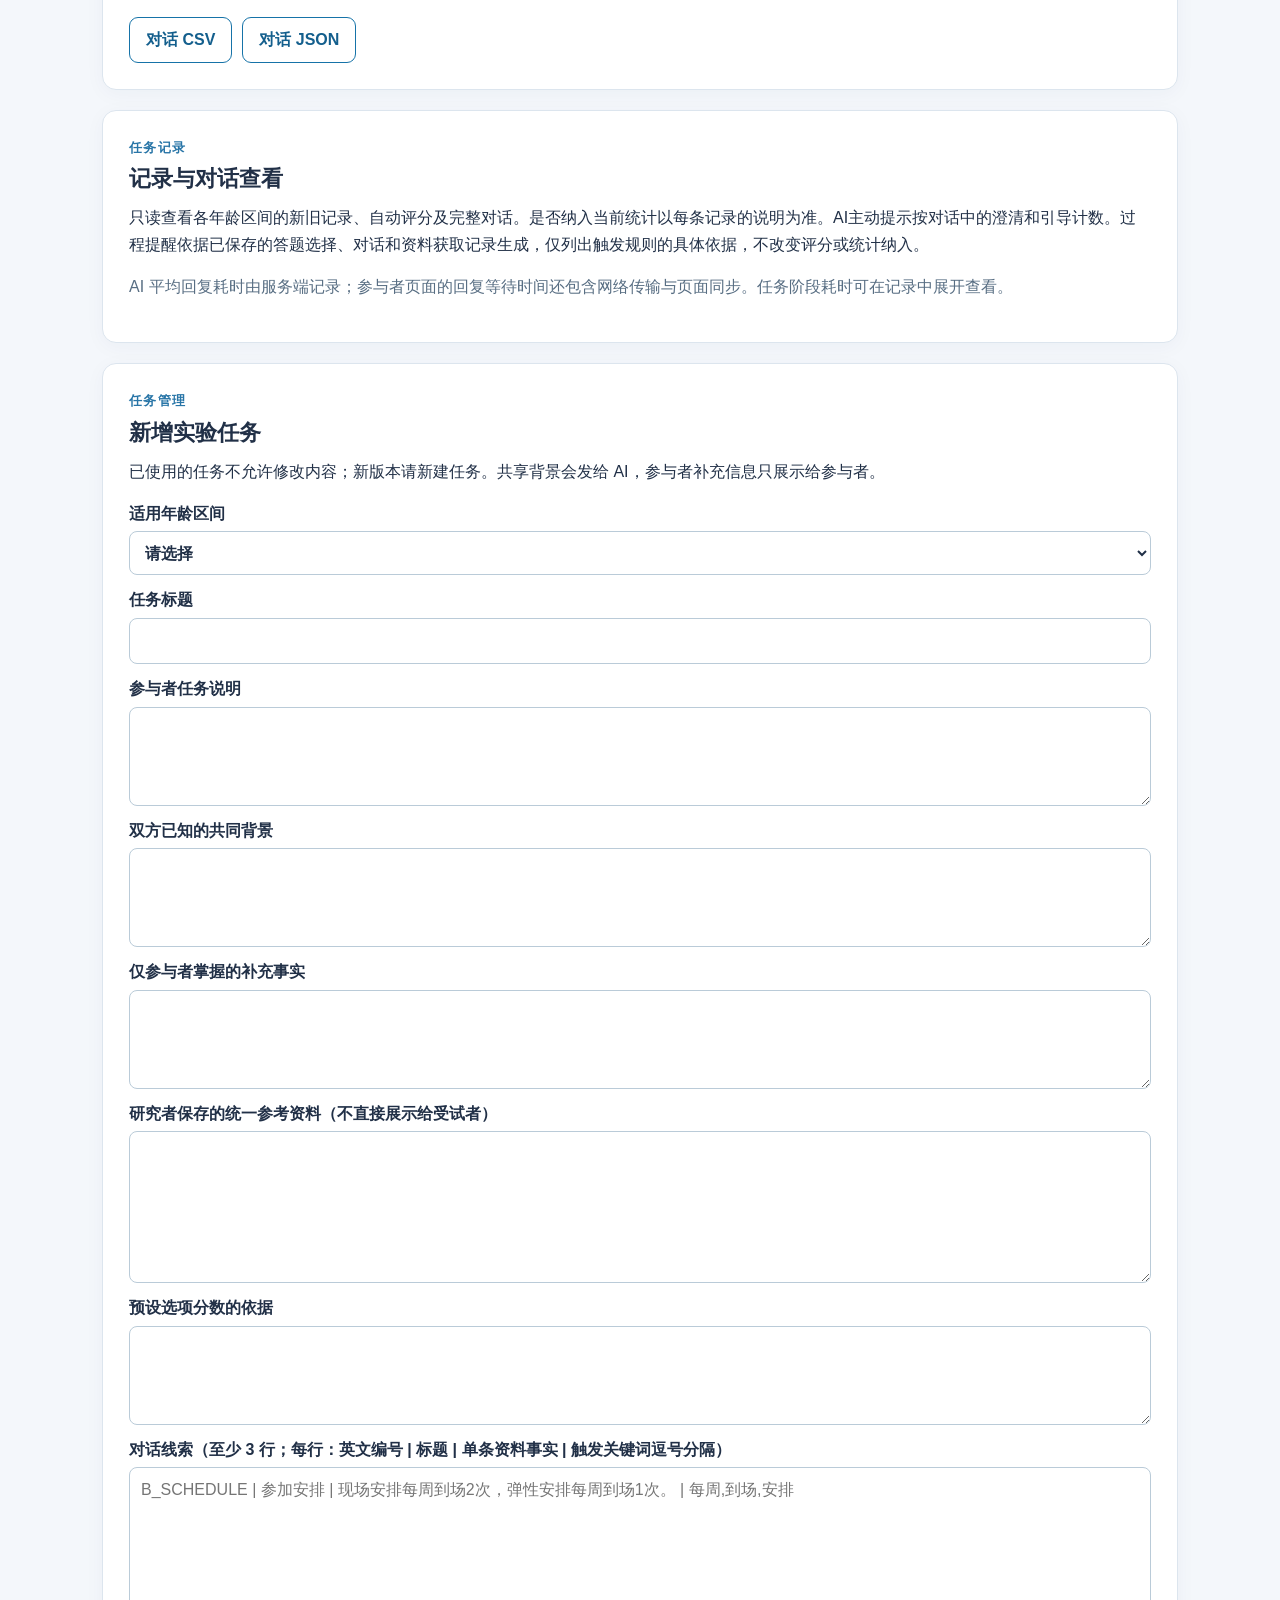
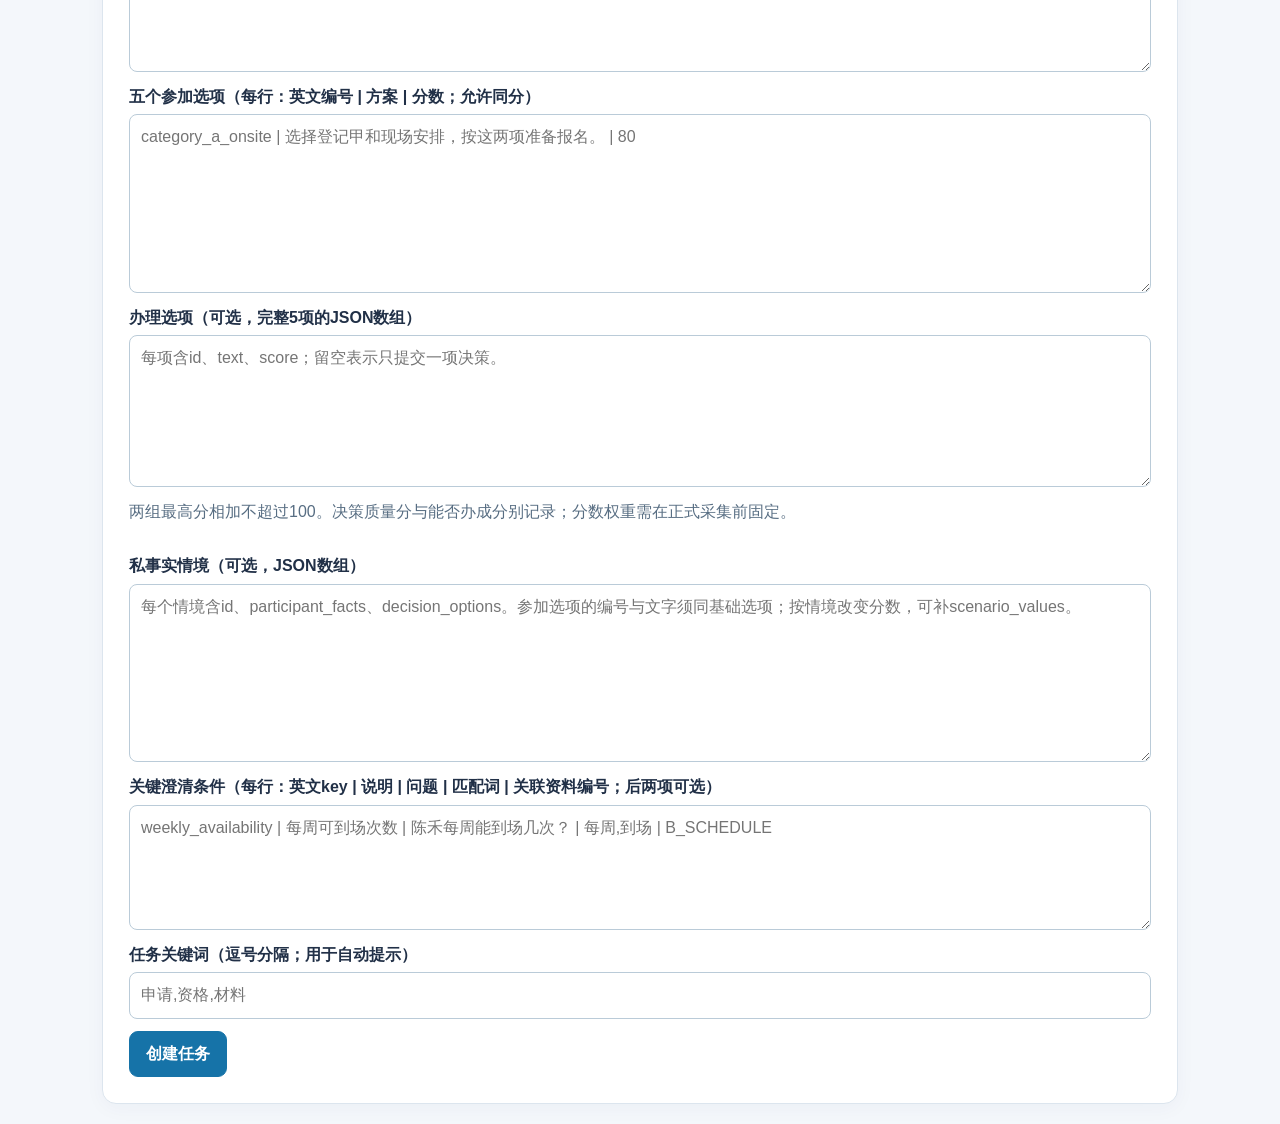
==== commit 7557370f: "Align student records, clue events, exports and process alerts" ====
--- a/static/admin.html
+++ b/static/admin.html
@@ -4,15 +4,15 @@
 <body>
   <header class="topbar"><div class="wrap topbar-inner admin-topbar"><strong>LENS Lab</strong><span>研究者后台</span><a href="/">参与者界面</a><button id="admin-logout-button" type="button" class="admin-logout-button" data-action-key="logout">退出登录</button></div></header>
   <main class="wrap">
-    <section class="hero"><p class="eyebrow">研究控制台</p><h1>大学生实验记录与数据分析</h1><p>当前对象为18–25岁在读专科、本科学生，使用同一套30题（university-v1）。页面时间均为北京时间；历史版本单独归档。</p><p id="admin-analysis-note">任务按预设选项自动计分，当前方案的完成记录自动纳入统计。</p></section>
+    <section class="hero"><p class="eyebrow">研究控制台</p><h1>大学生记录与数据分析</h1><p>当前对象为18–25岁在读专科、本科学生，使用同一套30题（university-v1）。页面时间均为北京时间；历史版本单独归档。</p><p id="admin-analysis-note">任务按预设选项自动计分，当前方案的完成记录自动纳入统计。</p></section>
     <nav class="actions researcher-tools" aria-label="研究工具"><a class="button-link" href="/admin/preview" target="_blank" rel="noopener noreferrer">返回测试</a><a class="button-link" href="/admin/instruments" target="_blank" rel="noopener noreferrer">查看大学生问卷与任务</a></nav>
-    <p class="muted">可返回真实模型试跑页面，体验大学生共同问卷与任务。标准组使用共同基础提示；澄清组额外接收主动澄清提示。</p>
+    <p class="muted">可返回研究者试跑页面，体验大学生共同问卷与任务。标准组使用共同基础提示；澄清组额外接收主动澄清提示。</p>
     <p id="admin-error" class="error" role="alert"></p>
     <p id="admin-status" class="muted" role="status" aria-live="polite"></p>
     <div id="admin-mode" class="notice" role="status"></div>
     <section class="card"><div class="card-heading"><div><p class="eyebrow">实验概况</p><h2>数据分布与组内分配</h2></div><button id="refresh-button" data-action-key="refresh" type="button" class="quiet">刷新</button></div><div id="showcase-comparison" hidden></div><label>查看年龄区间 <select id="admin-age-band"></select></label><p class="muted">统计限当前大学生方案、问卷、任务、模型与提示词配置。18–20、21–23、24–25岁只是背景分层，三个年龄区间使用同一套30题；数量为会话记录数，非去重人数。</p><div id="summary" class="summary-grid"></div><h3>AI主动提示汇总</h3><div id="ai-prompt-summary" aria-live="polite"></div><h3>信息判断题得分分布</h3><p class="muted">横轴为答对题数。蓝色：标准组；绿色：澄清组。可展开记录数表。</p><div id="literacy-distribution"></div><h3>各素养得分区间分配记录数</h3><div id="strata-summary" class="strata-grid"></div><h3>同年龄层内的决策质量分</h3><p class="muted">按已完成任务的自动评分统计。</p><div id="band-outcomes"></div><h3>完成记录的决策质量分分布</h3><div id="score-distribution"></div><h3>AI 提供的资料线索次数</h3><div id="source-distribution" class="strata-grid"></div></section>
     <section class="card"><p class="eyebrow">信息素养测试</p><h2>题目区分性检查</h2><p>分析当前问卷的信息素养测试作答，供结合样本量、专家审查与逐题指标定稿。</p><div id="pretest-analysis"></div></section>
-    <section class="card" id="data-export"><p class="eyebrow">数据导出</p><h2 id="data-export-title">导出研究记录</h2><p id="data-export-description">记录 CSV/JSON 保留全部记录，包括未完成记录和历史版本。常用列包含记录编号、年龄、分组、信息素养与任务评分、用时及 AI 主动提示、澄清和引导次数。已完成记录 CSV 仅包含当前方案中完成整份信息素养测试并已提交任务的记录，用于统计；当前同一批记录全部完成时，两类导出的人数可以相同。完整对话单独下载，各下载使用同一记录编号。导出范围覆盖全部年龄，不受上方筛选影响。</p><div class="actions"><a class="button-link" href="/api/admin/export?kind=raw&format=csv">记录 CSV</a><a class="button-link" href="/api/admin/export?kind=raw&format=json">记录 JSON</a><a id="analysis-export-link" class="button-link" href="/api/admin/export?kind=analysis&format=csv">已完成记录 CSV</a></div><h3>单独导出对话</h3><p>按与已完成记录 CSV 相同的范围导出。CSV 每条消息一行，JSON 按会话保留完整消息列表。</p><div class="actions"><a class="button-link" href="/api/admin/dialogue-export?format=csv">对话 CSV</a><a class="button-link" href="/api/admin/dialogue-export?format=json">对话 JSON</a></div><div id="synthetic-download-section" hidden><hr><h3>当前大学生合成展示（126条）</h3><p>这是按大学生方案重新生成的126条虚构记录，仅用于平台展示与功能核验，不代表真实受试者或实际模型效果。旧600条跨年龄数据仅保留为历史归档，不纳入当前数据。</p><div id="synthetic-datasets" aria-live="polite"><p class="muted">正在核对合成数据文件…</p></div><noscript><p>启用 JavaScript 后可查看文件状态，或直接<a href="/api/admin/synthetic-export?file=csv">下载合成数据 CSV</a>。</p></noscript></div></section>
+    <section class="card" id="data-export"><p class="eyebrow">数据导出</p><h2 id="data-export-title">导出记录</h2><p id="data-export-description">记录 CSV/JSON 保留全部记录，包括未完成记录和历史版本。常用列包含记录编号、年龄、分组、信息素养与任务评分、用时及 AI 主动提示、澄清和引导次数。已完成记录 CSV 仅包含当前方案中完成整份信息素养测试并已提交任务的记录，用于统计；当前同一批记录全部完成时，两类导出的人数可以相同。完整对话单独下载，各下载使用同一记录编号。导出范围覆盖全部年龄，不受上方筛选影响。</p><div class="actions"><a class="button-link" href="/api/admin/export?kind=raw&format=csv">记录 CSV</a><a class="button-link" href="/api/admin/export?kind=raw&format=json">记录 JSON</a><a id="analysis-export-link" class="button-link" href="/api/admin/export?kind=analysis&format=csv">已完成记录 CSV</a></div><h3>单独导出对话</h3><p>按与已完成记录 CSV 相同的范围导出。CSV 每条消息一行，JSON 按会话保留完整消息列表。</p><div class="actions"><a class="button-link" href="/api/admin/dialogue-export?format=csv">对话 CSV</a><a class="button-link" href="/api/admin/dialogue-export?format=json">对话 JSON</a></div></section>
     <section class="card"><p class="eyebrow">任务记录</p><h2>记录与对话查看</h2><p>只读查看各年龄区间的新旧记录、自动评分及完整对话。是否纳入当前统计以每条记录的说明为准。AI主动提示按对话中的澄清和引导计数。过程提醒依据已保存的答题选择、对话和资料获取记录生成，仅列出触发规则的具体依据，不改变评分或统计纳入。</p><p class="muted">AI 平均回复耗时由服务端记录；参与者页面的回复等待时间还包含网络传输与页面同步。任务阶段耗时可在记录中展开查看。</p><div id="review-list"></div></section>
     <section class="card"><p class="eyebrow">任务管理</p><h2>新增实验任务</h2><p>已使用的任务不允许修改内容；新版本请新建任务。共享背景会发给 AI，参与者补充信息只展示给参与者。</p>
       <form id="task-form" class="task-form">
@@ -34,6 +34,5 @@
       </form><div id="task-list"></div>
     </section>
   </main>
-  <script src="/static/admin.js?v=university-v1-20261022" defer></script>
-  <script src="/static/admin-synthetic.js?v=university-v1-20261022" defer></script>
+  <script src="/static/admin.js?v=university-v1-neutral-20261022" defer></script>
 </body></html>
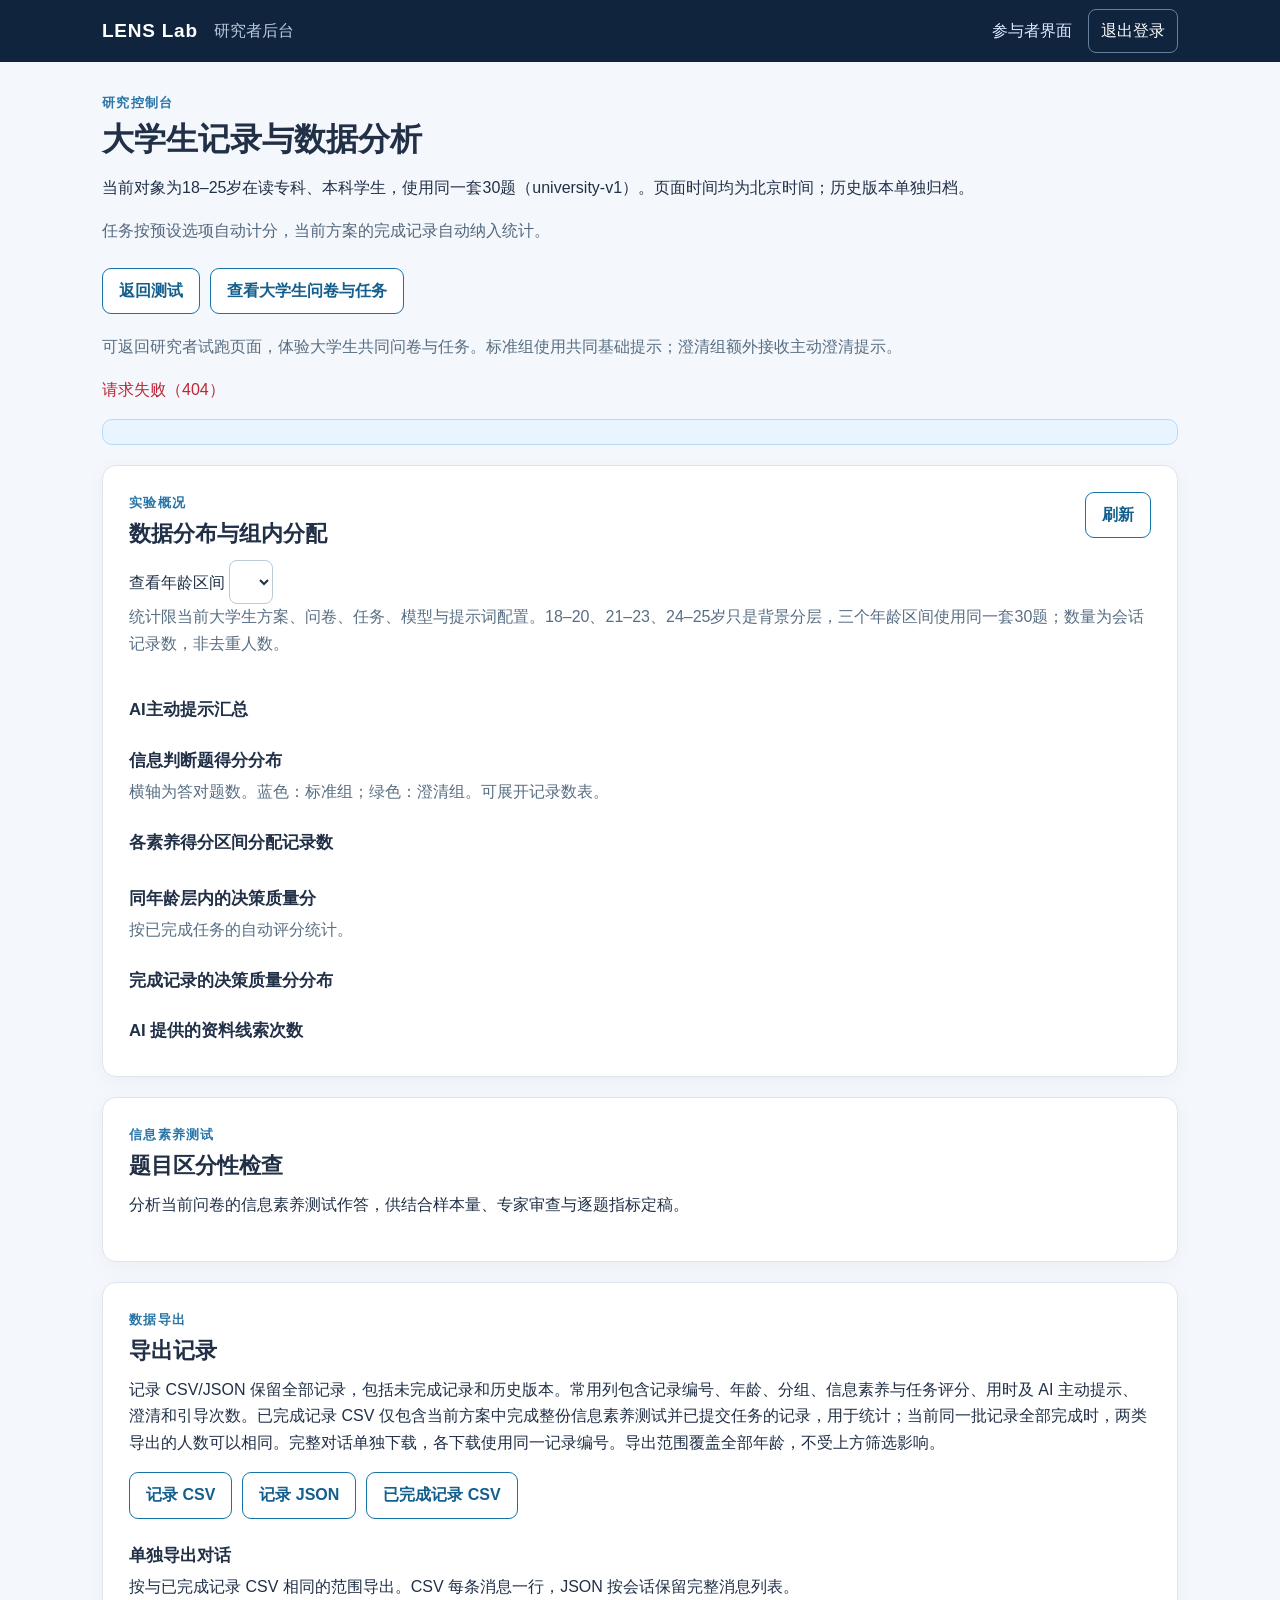
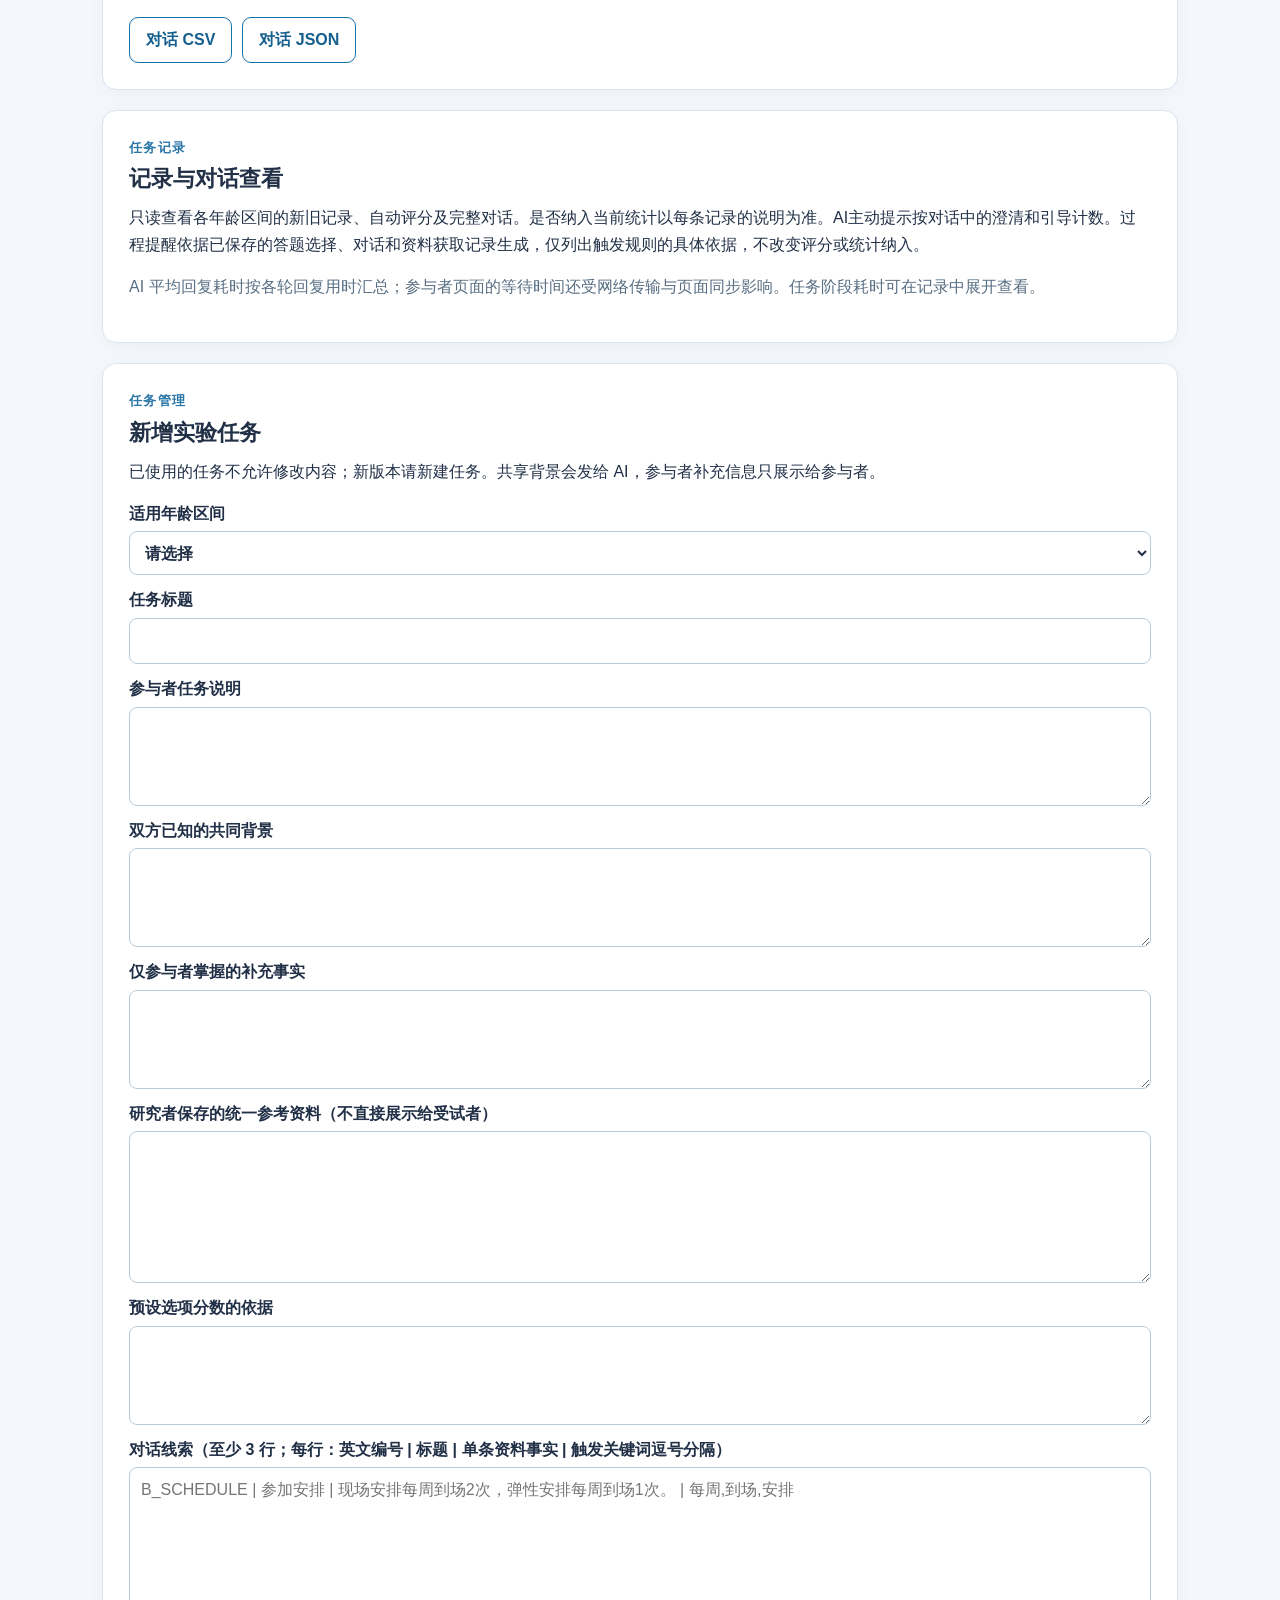
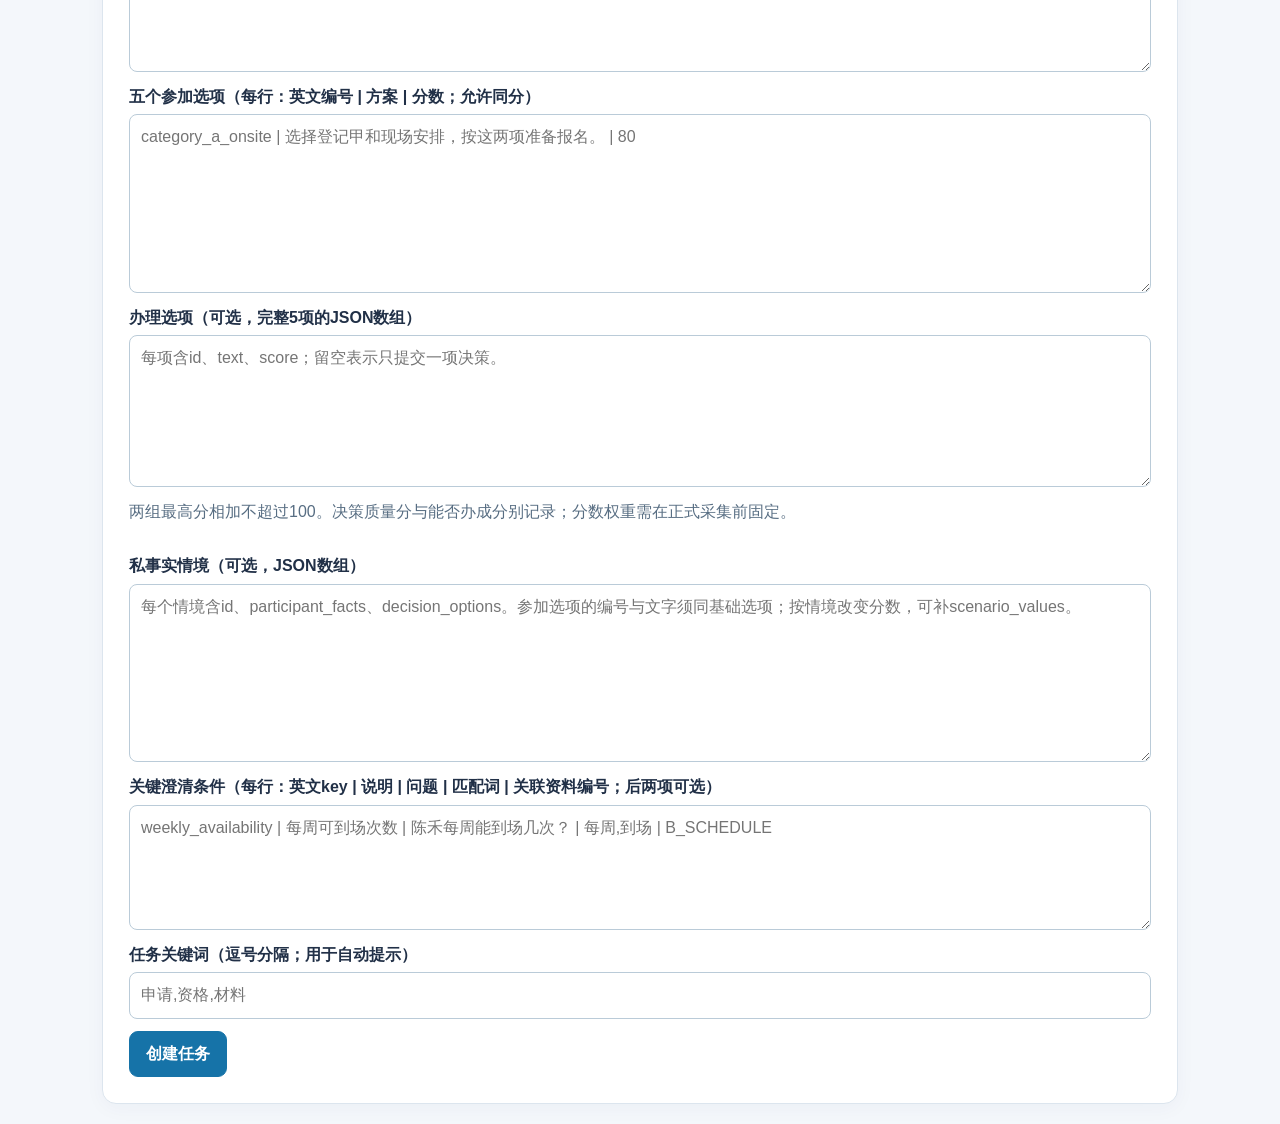
==== commit e1db965c: "Populate reply time estimates with traceable timing metadata" ====
--- a/static/admin.html
+++ b/static/admin.html
@@ -13,7 +13,7 @@
     <section class="card"><div class="card-heading"><div><p class="eyebrow">实验概况</p><h2>数据分布与组内分配</h2></div><button id="refresh-button" data-action-key="refresh" type="button" class="quiet">刷新</button></div><div id="showcase-comparison" hidden></div><label>查看年龄区间 <select id="admin-age-band"></select></label><p class="muted">统计限当前大学生方案、问卷、任务、模型与提示词配置。18–20、21–23、24–25岁只是背景分层，三个年龄区间使用同一套30题；数量为会话记录数，非去重人数。</p><div id="summary" class="summary-grid"></div><h3>AI主动提示汇总</h3><div id="ai-prompt-summary" aria-live="polite"></div><h3>信息判断题得分分布</h3><p class="muted">横轴为答对题数。蓝色：标准组；绿色：澄清组。可展开记录数表。</p><div id="literacy-distribution"></div><h3>各素养得分区间分配记录数</h3><div id="strata-summary" class="strata-grid"></div><h3>同年龄层内的决策质量分</h3><p class="muted">按已完成任务的自动评分统计。</p><div id="band-outcomes"></div><h3>完成记录的决策质量分分布</h3><div id="score-distribution"></div><h3>AI 提供的资料线索次数</h3><div id="source-distribution" class="strata-grid"></div></section>
     <section class="card"><p class="eyebrow">信息素养测试</p><h2>题目区分性检查</h2><p>分析当前问卷的信息素养测试作答，供结合样本量、专家审查与逐题指标定稿。</p><div id="pretest-analysis"></div></section>
     <section class="card" id="data-export"><p class="eyebrow">数据导出</p><h2 id="data-export-title">导出记录</h2><p id="data-export-description">记录 CSV/JSON 保留全部记录，包括未完成记录和历史版本。常用列包含记录编号、年龄、分组、信息素养与任务评分、用时及 AI 主动提示、澄清和引导次数。已完成记录 CSV 仅包含当前方案中完成整份信息素养测试并已提交任务的记录，用于统计；当前同一批记录全部完成时，两类导出的人数可以相同。完整对话单独下载，各下载使用同一记录编号。导出范围覆盖全部年龄，不受上方筛选影响。</p><div class="actions"><a class="button-link" href="/api/admin/export?kind=raw&format=csv">记录 CSV</a><a class="button-link" href="/api/admin/export?kind=raw&format=json">记录 JSON</a><a id="analysis-export-link" class="button-link" href="/api/admin/export?kind=analysis&format=csv">已完成记录 CSV</a></div><h3>单独导出对话</h3><p>按与已完成记录 CSV 相同的范围导出。CSV 每条消息一行，JSON 按会话保留完整消息列表。</p><div class="actions"><a class="button-link" href="/api/admin/dialogue-export?format=csv">对话 CSV</a><a class="button-link" href="/api/admin/dialogue-export?format=json">对话 JSON</a></div></section>
-    <section class="card"><p class="eyebrow">任务记录</p><h2>记录与对话查看</h2><p>只读查看各年龄区间的新旧记录、自动评分及完整对话。是否纳入当前统计以每条记录的说明为准。AI主动提示按对话中的澄清和引导计数。过程提醒依据已保存的答题选择、对话和资料获取记录生成，仅列出触发规则的具体依据，不改变评分或统计纳入。</p><p class="muted">AI 平均回复耗时由服务端记录；参与者页面的回复等待时间还包含网络传输与页面同步。任务阶段耗时可在记录中展开查看。</p><div id="review-list"></div></section>
+    <section class="card"><p class="eyebrow">任务记录</p><h2>记录与对话查看</h2><p>只读查看各年龄区间的新旧记录、自动评分及完整对话。是否纳入当前统计以每条记录的说明为准。AI主动提示按对话中的澄清和引导计数。过程提醒依据已保存的答题选择、对话和资料获取记录生成，仅列出触发规则的具体依据，不改变评分或统计纳入。</p><p class="muted">AI 平均回复耗时按各轮回复用时汇总；参与者页面的等待时间还受网络传输与页面同步影响。任务阶段耗时可在记录中展开查看。</p><div id="review-list"></div></section>
     <section class="card"><p class="eyebrow">任务管理</p><h2>新增实验任务</h2><p>已使用的任务不允许修改内容；新版本请新建任务。共享背景会发给 AI，参与者补充信息只展示给参与者。</p>
       <form id="task-form" class="task-form">
         <label>适用年龄区间<select id="task-age-band" name="age_band" required><option value="">请选择</option></select></label>
@@ -34,5 +34,5 @@
       </form><div id="task-list"></div>
     </section>
   </main>
-  <script src="/static/admin.js?v=university-v1-neutral-20261022" defer></script>
+  <script src="/static/admin.js?v=university-v1-reply-time-20261022" defer></script>
 </body></html>
